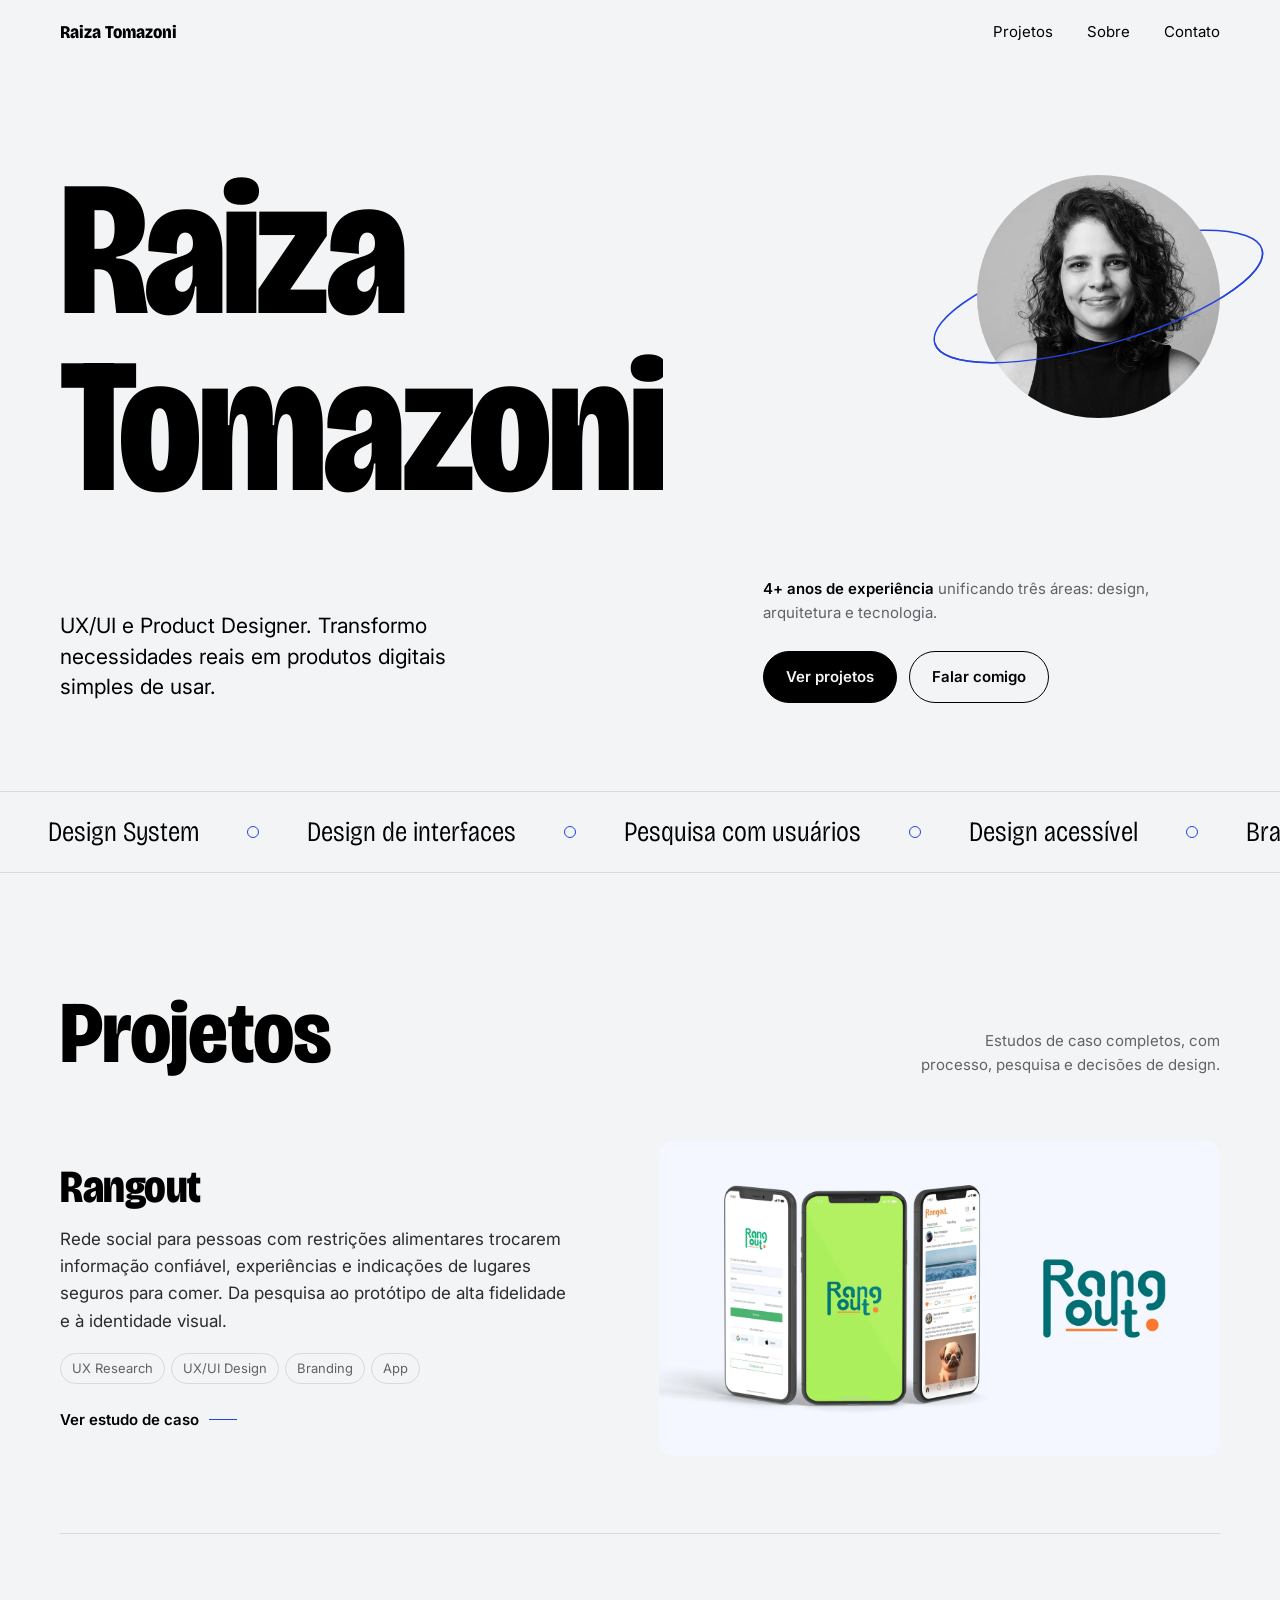
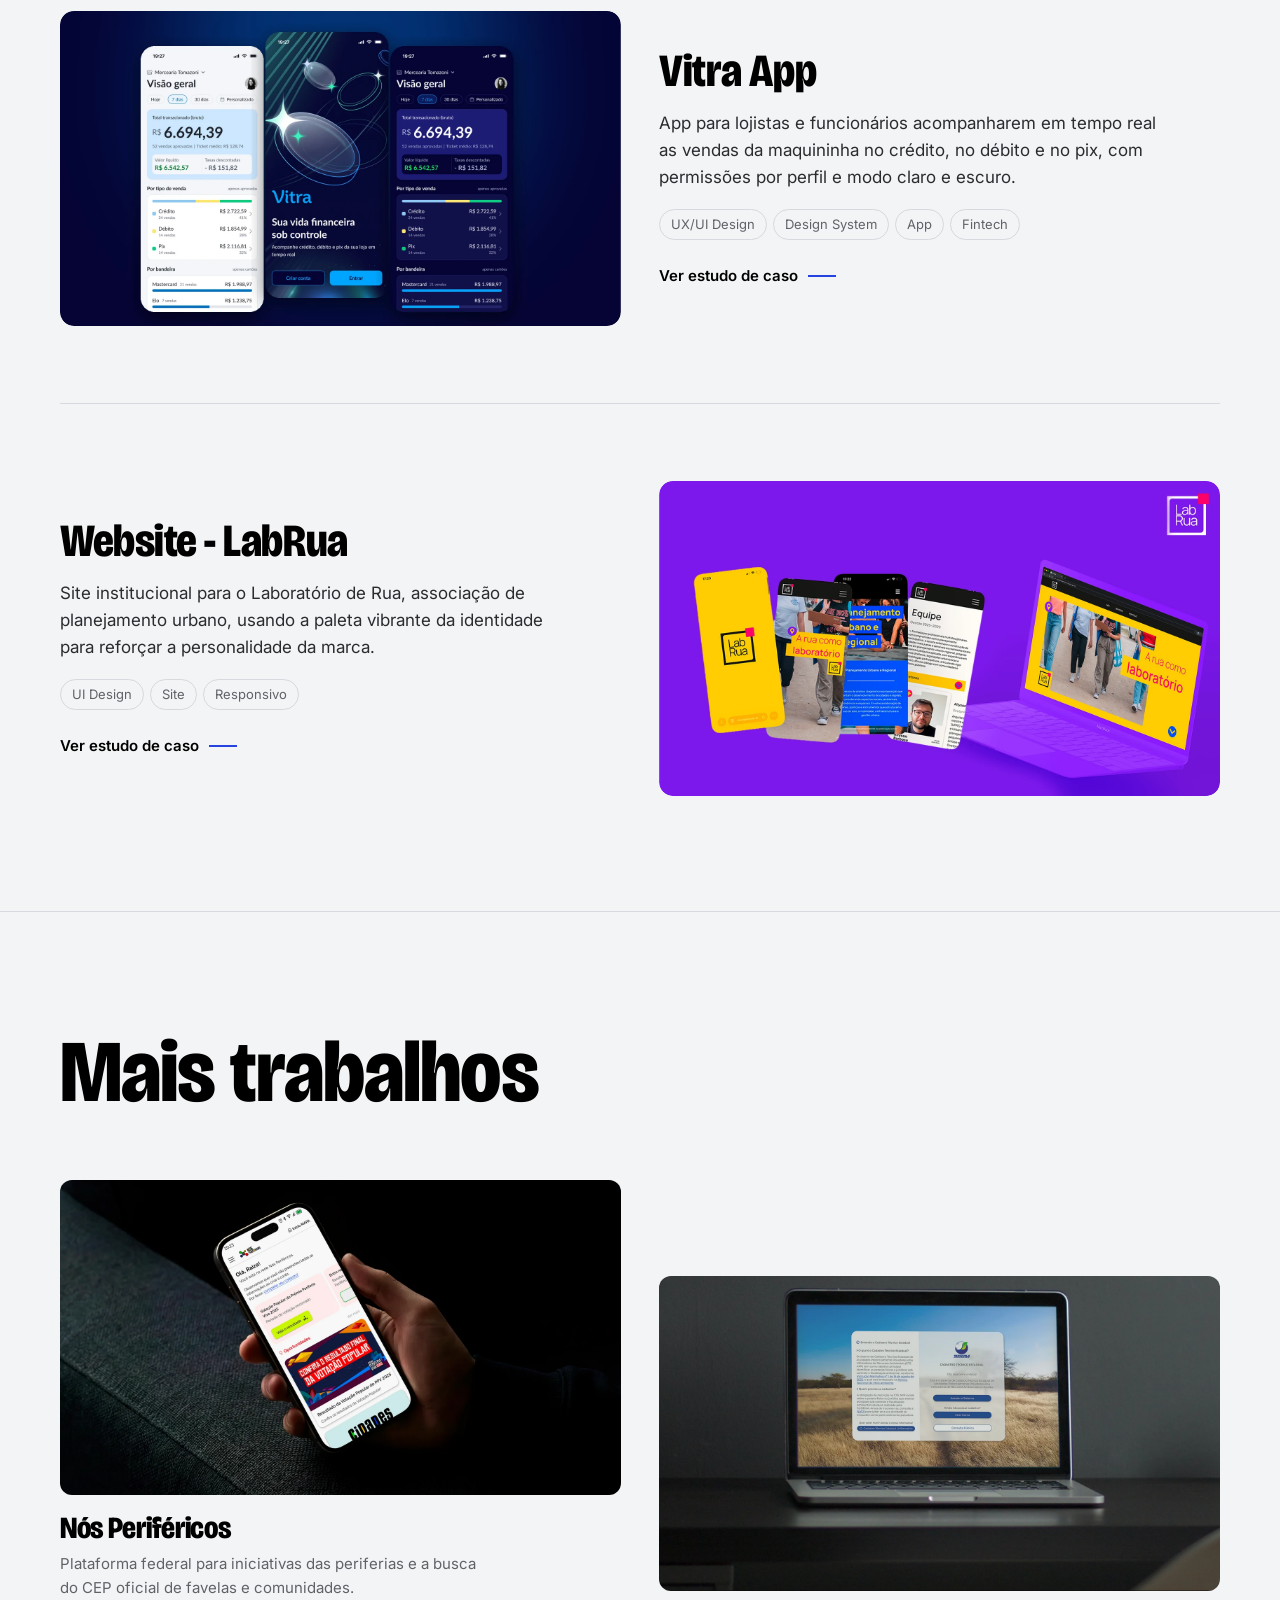
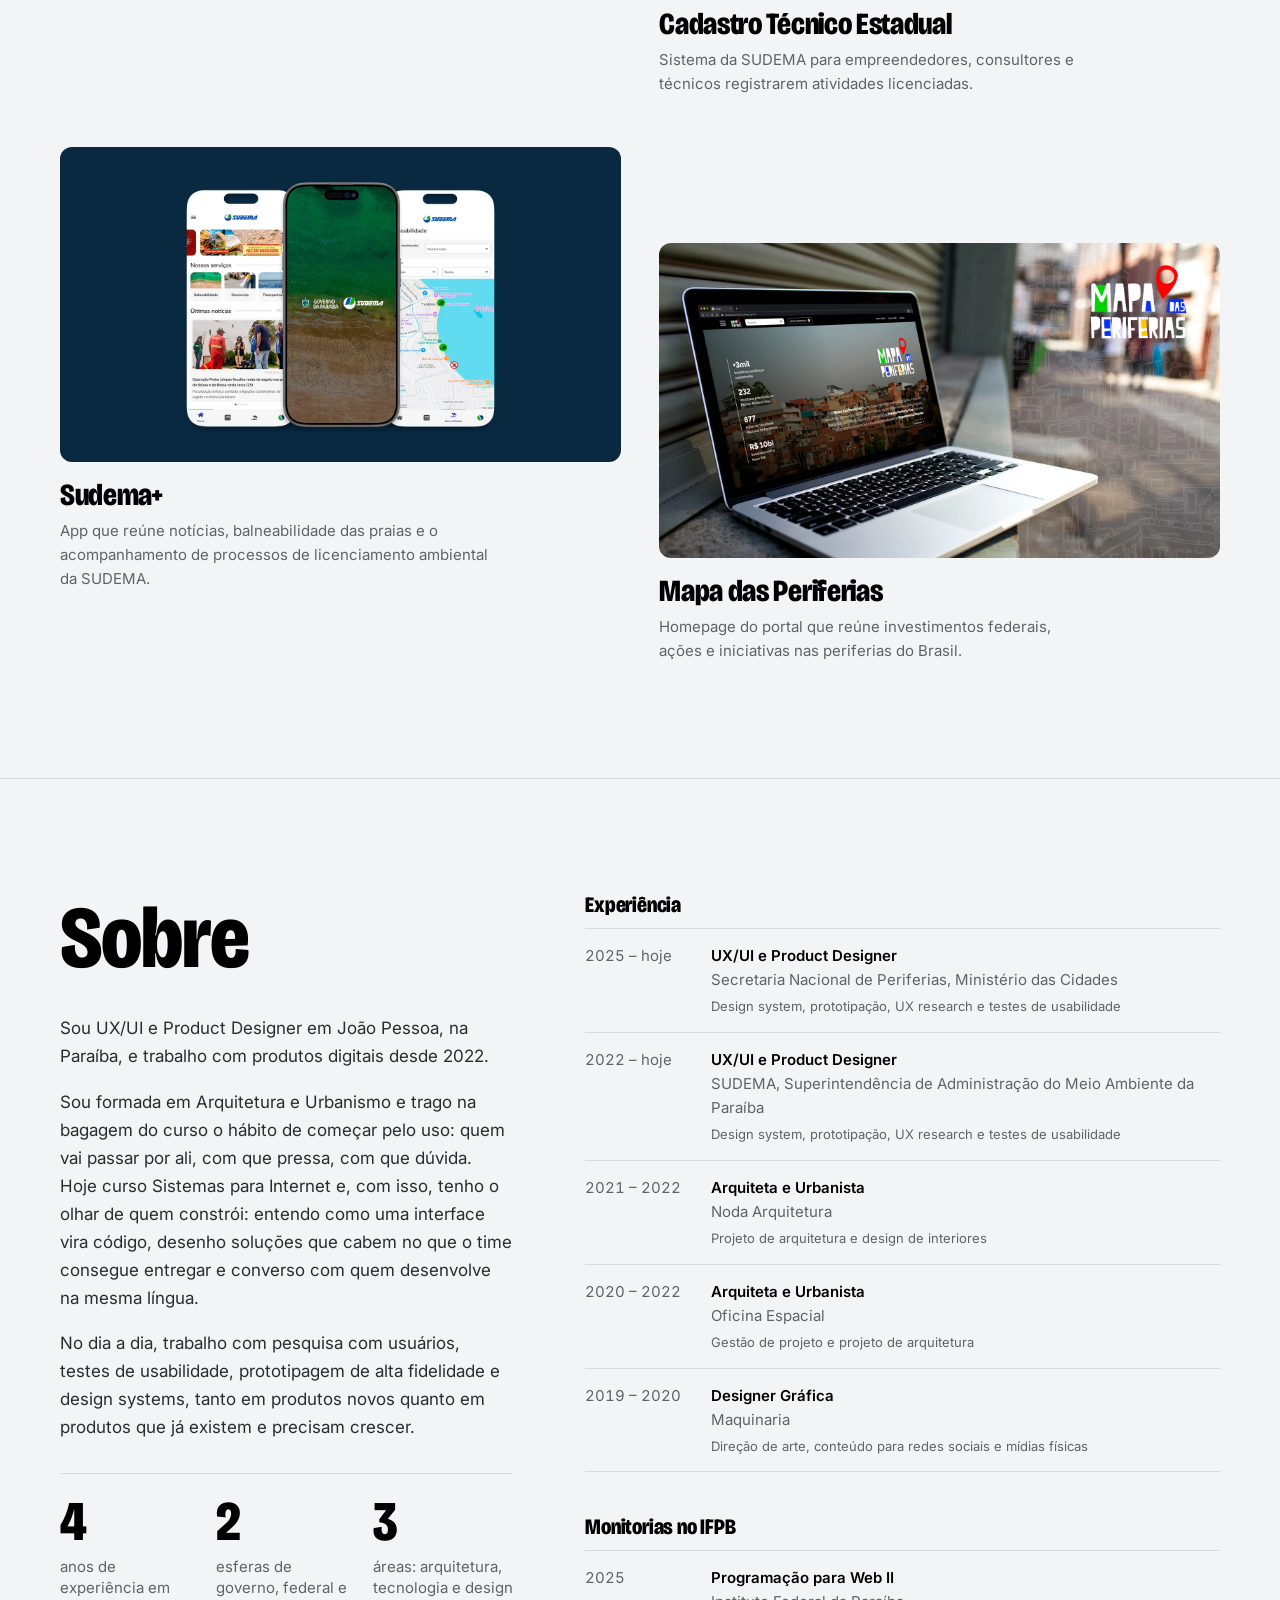
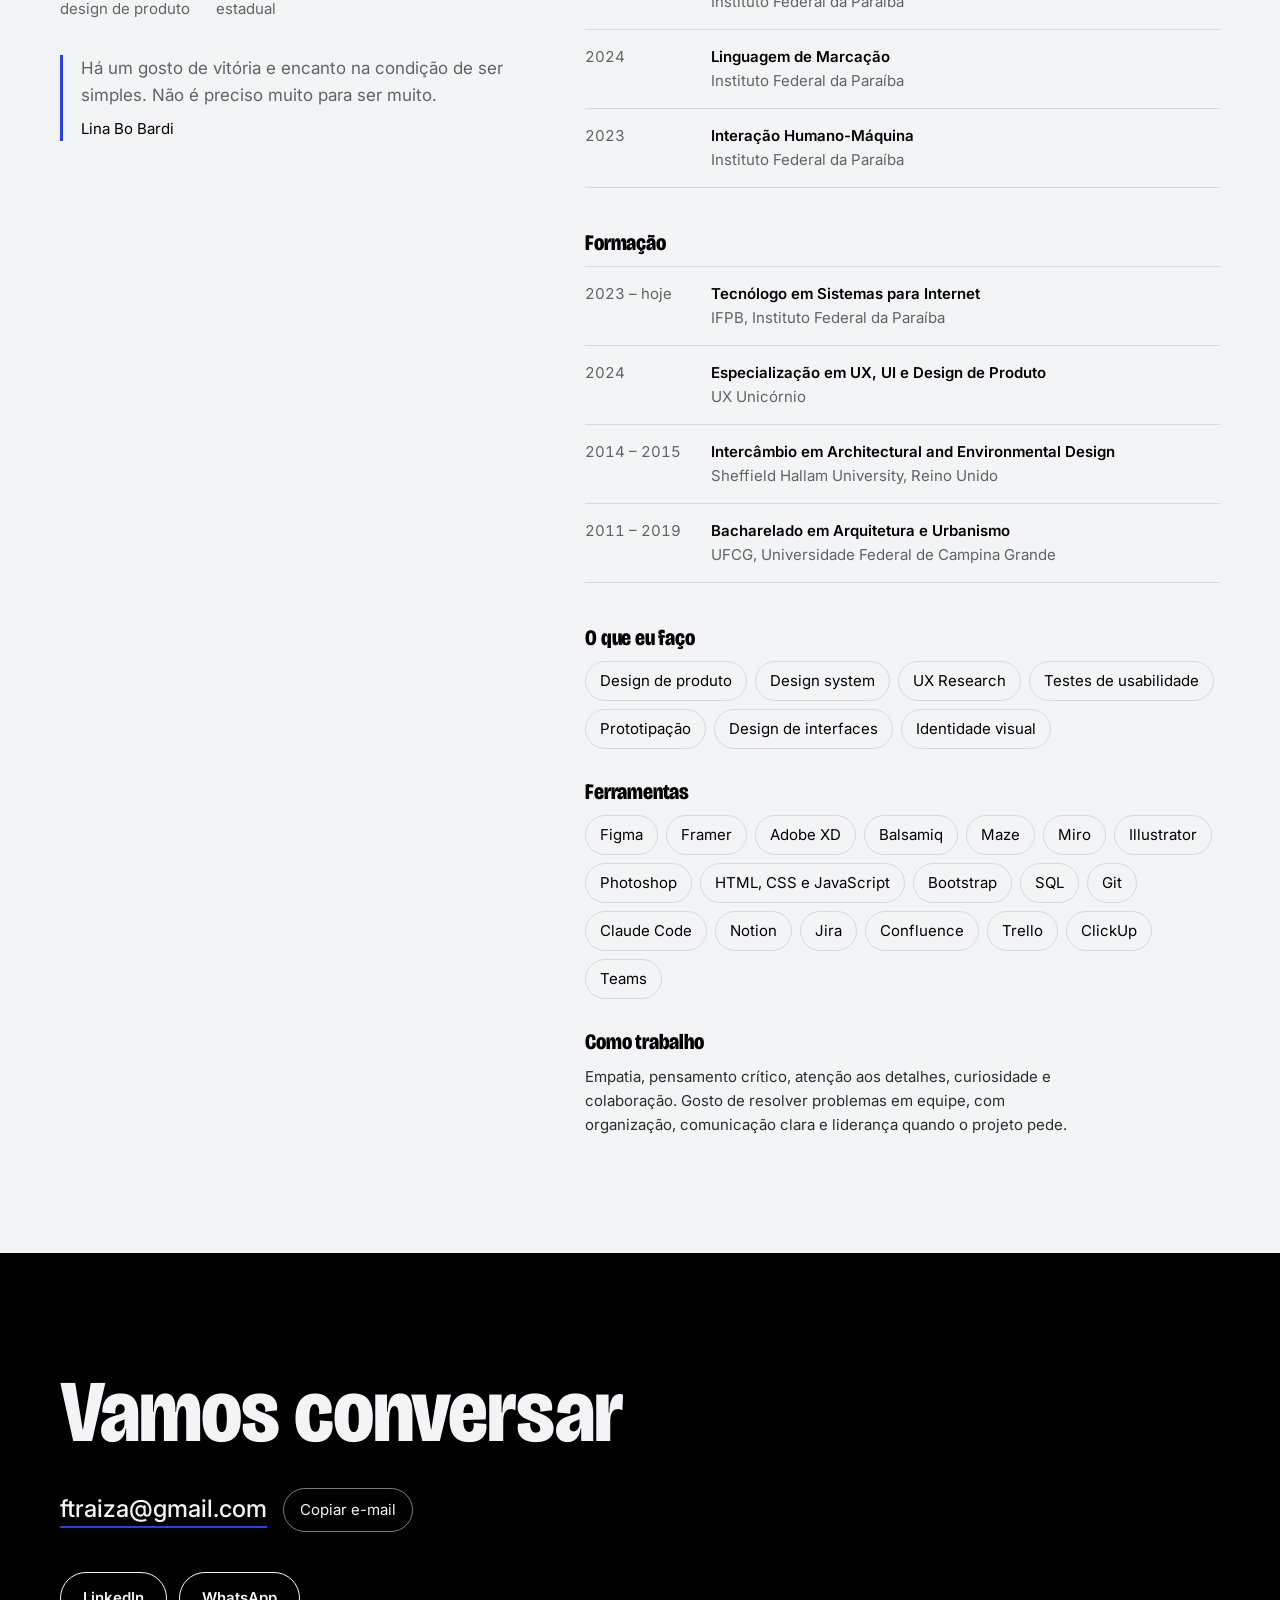
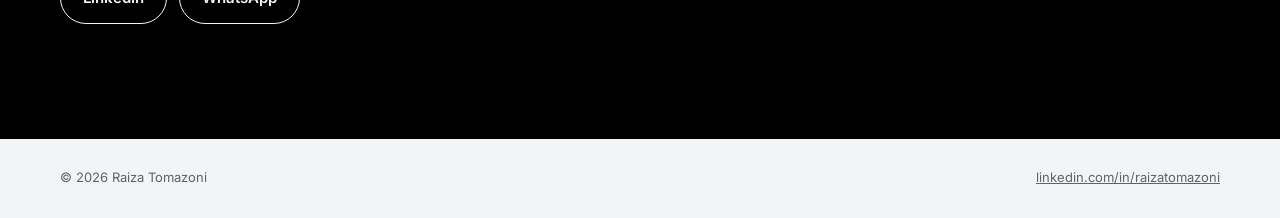
==== index.html @ ff02afe6 "Favicon: órbita inclinada e mais fina, cores fixas Co-Authored-By: Claude Opus 5.5 <noreply@anthropi" ====
<!doctype html>
<html lang="pt-BR">
<head>
<meta charset="utf-8">
<meta name="viewport" content="width=device-width, initial-scale=1">
<title>Raiza Tomazoni — UX/UI e Product Designer</title>
<meta name="description" content="Portfólio de Raiza Tomazoni, designer de produto e UX com formação em Arquitetura e Urbanismo. Projetos para a Secretaria Nacional de Periferias, SUDEMA-PB e outros.">
<meta property="og:title" content="Raiza Tomazoni — UX/UI e Product Designer">
<meta property="og:description" content="Portfólio de Raiza Tomazoni, designer de produto e UX com formação em Arquitetura e Urbanismo. Projetos para a Secretaria Nacional de Periferias, SUDEMA-PB e outros.">
<meta property="og:image" content="assets/img/cover-nos-perifericos.webp?v=ae859e0e">
<meta name="theme-color" content="#f3f4f5">
<link rel="icon" href="assets/favicon.svg" type="image/svg+xml">
<link rel="icon" href="assets/favicon-32.png" sizes="32x32" type="image/png">
<link rel="apple-touch-icon" href="assets/apple-touch-icon.png">
<link rel="preconnect" href="https://fonts.googleapis.com"><link rel="preconnect" href="https://fonts.gstatic.com" crossorigin><link href="https://fonts.googleapis.com/css2?family=Bricolage+Grotesque:opsz,wdth,wght@12..96,75..100,200..800&family=Inter:opsz,wght@14..32,400..700&family=Quicksand:wght@400..700&family=Lato:wght@400;700&display=swap" rel="stylesheet">
<link rel="stylesheet" href="assets/css/style.css?v=1792434955">
<script>document.documentElement.classList.add('js')</script>
</head>
<body>

<a class="skip" href="#conteudo">Pular para o conteúdo</a>
<header class="nav"><div class="wrap">
  <a class="nav__name" href="index.html">Raiza Tomazoni</a>
  <nav aria-label="Principal"><ul>
    <li><a class="u" href="index.html#projetos">Projetos</a></li>
    <li><a class="u" href="index.html#sobre">Sobre</a></li>
    <li><a class="u" href="index.html#contato">Contato</a></li>
  </ul></nav>
</div></header>
<main id="conteudo">

<section class="hero"><div class="wrap">
  <div class="hero__top">
  <h1 class="hero__name" data-load aria-label="Raiza Tomazoni"><span class="line" aria-hidden="true"><span>Raiza</span></span><span class="line" aria-hidden="true"><span>Tomazoni</span></span></h1>
  <figure class="hero__photo" data-load><svg class="orbit orbit--back" viewBox="-75 -75 150 150" aria-hidden="true"><g class="orbit__g" transform="rotate(-16)"><ellipse rx="70" ry="20"/></g></svg><img src="assets/img/raiza.webp?v=e4ab72e7" alt="Retrato em preto e branco de Raiza Tomazoni, sorrindo, com cabelo cacheado" width="800" height="800"><svg class="orbit orbit--front" viewBox="-75 -75 150 150" aria-hidden="true"><defs><clipPath id="orbit-low" clipPathUnits="userSpaceOnUse"><rect x="-80" y="0" width="160" height="80"/></clipPath></defs><g class="orbit__g" transform="rotate(-16)"><ellipse rx="70" ry="20" clip-path="url(#orbit-low)"/></g></svg></figure>
  </div>
  <div class="hero__grid">
    <p class="hero__lede" data-reveal>UX/UI e Product Designer. Transformo necessidades reais em produtos digitais simples de usar.</p>
    <div data-reveal>
      <p class="hero__now"><strong>4+ anos de experiência</strong> unificando três áreas: design, arquitetura e tecnologia.</p>
      <div class="hero__cta">
        <a class="btn btn--solid" href="#projetos">Ver projetos</a>
        <a class="btn" href="#contato">Falar comigo</a>
      </div>
    </div>
  </div>
</div></section>

<div class="marquee" aria-hidden="true"><div class="marquee__track"><span>Design System</span><span>Design de interfaces</span><span>Pesquisa com usuários</span><span>Design acessível</span><span>Branding</span><span>Design System</span><span>Design de interfaces</span><span>Pesquisa com usuários</span><span>Design acessível</span><span>Branding</span><span>Design System</span><span>Design de interfaces</span><span>Pesquisa com usuários</span><span>Design acessível</span><span>Branding</span><span>Design System</span><span>Design de interfaces</span><span>Pesquisa com usuários</span><span>Design acessível</span><span>Branding</span></div></div>

<section class="section" id="projetos"><div class="wrap">
  <div class="section__head" data-reveal>
    <h2 class="section__title">Projetos</h2>
    <p class="section__note">Estudos de caso completos, com processo, pesquisa e decisões de design.</p>
  </div>
  
    <a class="feature" href="projetos/rangout.html">
      <div class="feature__media" data-reveal="clip" data-cursor="Ver estudo de caso"><img src="assets/img/cover-rangout.webp?v=5839d2e3" alt="Três celulares com as telas de login, abertura e feed do Rangout, ao lado do logotipo" width="1600" height="900" loading="lazy"></div>
      <div data-reveal>
        <h3 class="feature__title">Rangout</h3>
        <p class="feature__text">Rede social para pessoas com restrições alimentares trocarem informação confiável, experiências e indicações de lugares seguros para comer. Da pesquisa ao protótipo de alta fidelidade e à identidade visual.</p>
        <ul class="tags"><li>UX Research</li><li>UX/UI Design</li><li>Branding</li><li>App</li></ul>
        <span class="feature__more">Ver estudo de caso <i aria-hidden="true"></i></span>
      </div>
    </a>
    <a class="feature" href="projetos/vitra.html">
      <div class="feature__media" data-reveal="clip" data-cursor="Ver estudo de caso"><img src="assets/img/cover-vitra.webp?v=2938f3b7" alt="Três telas do app Vitra: visão geral no tema claro, tela de abertura e visão geral no tema escuro" width="1600" height="900" loading="lazy"></div>
      <div data-reveal>
        <h3 class="feature__title">Vitra App</h3>
        <p class="feature__text">App para lojistas e funcionários acompanharem em tempo real as vendas da maquininha no crédito, no débito e no pix, com permissões por perfil e modo claro e escuro.</p>
        <ul class="tags"><li>UX/UI Design</li><li>Design System</li><li>App</li><li>Fintech</li></ul>
        <span class="feature__more">Ver estudo de caso <i aria-hidden="true"></i></span>
      </div>
    </a>
    <a class="feature" href="projetos/labrua.html">
      <div class="feature__media" data-reveal="clip" data-cursor="Ver estudo de caso"><img src="assets/img/cover-labrua.webp?v=0d39c665" alt="Telas do site do LabRua em celulares e notebook sobre fundo roxo, com o logotipo no canto" width="1600" height="900" loading="lazy"></div>
      <div data-reveal>
        <h3 class="feature__title">Website - LabRua</h3>
        <p class="feature__text">Site institucional para o Laboratório de Rua, associação de planejamento urbano, usando a paleta vibrante da identidade para reforçar a personalidade da marca.</p>
        <ul class="tags"><li>UI Design</li><li>Site</li><li>Responsivo</li></ul>
        <span class="feature__more">Ver estudo de caso <i aria-hidden="true"></i></span>
      </div>
    </a>
</div></section>

<section class="section"><div class="wrap">
  <div class="section__head" data-reveal>
    <h2 class="section__title">Mais trabalhos</h2>
  </div>
  <div class="grid">
      <a class="card" href="projetos/nos-perifericos.html" data-reveal>
        <div class="card__media" data-cursor="Ver projeto"><img src="assets/img/cover-nos-perifericos.webp?v=ae859e0e" alt="Celular na mão mostrando a tela inicial do Nós Periféricos, com saudação, aviso para completar o cadastro, destaque da Votação Popular e oportunidades" width="1600" height="900" loading="lazy"></div>
        <h3>Nós Periféricos</h3>
        <p>Plataforma federal para iniciativas das periferias e a busca do CEP oficial de favelas e comunidades.</p>
      </a>
      <a class="card" href="projetos/cte.html" data-reveal>
        <div class="card__media" data-cursor="Ver projeto"><img src="assets/img/cover-cte.webp?v=45bce792" alt="Notebook sobre a mesa exibindo a página inicial do Cadastro Técnico Estadual, com foto da caatinga paraibana ao fundo" width="1600" height="900" loading="lazy"></div>
        <h3>Cadastro Técnico Estadual</h3>
        <p>Sistema da SUDEMA para empreendedores, consultores e técnicos registrarem atividades licenciadas.</p>
      </a>
      <a class="card" href="projetos/sudema-mais.html" data-reveal>
        <div class="card__media" data-cursor="Ver projeto"><img src="assets/img/cover-sudema.webp?v=2f19b8c5" alt="Três celulares com o app Sudema+: início, tela de abertura e mapa de balneabilidade, sobre fundo azul-escuro" width="1600" height="900" loading="lazy"></div>
        <h3>Sudema+</h3>
        <p>App que reúne notícias, balneabilidade das praias e o acompanhamento de processos de licenciamento ambiental da SUDEMA.</p>
      </a>
      <a class="card" href="projetos/mapa-das-periferias.html" data-reveal>
        <div class="card__media" data-cursor="Ver projeto"><img src="assets/img/cover-mapa.webp?v=6e6ca1cd" alt="Notebook apoiado numa mureta exibindo a homepage do Mapa das Periferias, com o logotipo ao lado" width="1600" height="900" loading="lazy"></div>
        <h3>Mapa das Periferias</h3>
        <p>Homepage do portal que reúne investimentos federais, ações e iniciativas nas periferias do Brasil.</p>
      </a>
  </div>
</div></section>

<section class="section" id="sobre"><div class="wrap about">
  <div class="about__bio" data-reveal>
    <h2 class="section__title" style="margin-bottom:32px">Sobre</h2>
    <p>Sou UX/UI e Product Designer em João Pessoa, na Paraíba, e trabalho com produtos digitais desde 2022.</p>
    <p>Sou formada em Arquitetura e Urbanismo e trago na bagagem do curso o hábito de começar pelo uso: quem vai passar por ali, com que pressa, com que dúvida. Hoje curso Sistemas para Internet e, com isso, tenho o olhar de quem constrói: entendo como uma interface vira código, desenho soluções que cabem no que o time consegue entregar e converso com quem desenvolve na mesma língua.</p>
    <p>No dia a dia, trabalho com pesquisa com usuários, testes de usabilidade, prototipagem de alta fidelidade e design systems, tanto em produtos novos quanto em produtos que já existem e precisam crescer.</p>
    <dl class="facts">
      <div><dt>4</dt><dd>anos de experiência em design de produto</dd></div>
      <div><dt>2</dt><dd>esferas de governo, federal e estadual</dd></div>
      <div><dt>3</dt><dd>áreas: arquitetura, tecnologia e design</dd></div>
    </dl>
    <blockquote class="quote">Há um gosto de vitória e encanto na condição de ser simples. Não é preciso muito para ser muito.<cite>Lina Bo Bardi</cite></blockquote>
  </div>
  <div class="timeline" data-reveal>
    <h3>Experiência</h3>
    <ol>
      <li><time>2025 – hoje</time><div><b>UX/UI e Product Designer</b><span>Secretaria Nacional de Periferias, Ministério das Cidades</span><em>Design system, prototipação, UX research e testes de usabilidade</em></div></li>
      <li><time>2022 – hoje</time><div><b>UX/UI e Product Designer</b><span>SUDEMA, Superintendência de Administração do Meio Ambiente da Paraíba</span><em>Design system, prototipação, UX research e testes de usabilidade</em></div></li>
      <li><time>2021 – 2022</time><div><b>Arquiteta e Urbanista</b><span>Noda Arquitetura</span><em>Projeto de arquitetura e design de interiores</em></div></li>
      <li><time>2020 – 2022</time><div><b>Arquiteta e Urbanista</b><span>Oficina Espacial</span><em>Gestão de projeto e projeto de arquitetura</em></div></li>
      <li><time>2019 – 2020</time><div><b>Designer Gráfica</b><span>Maquinaria</span><em>Direção de arte, conteúdo para redes sociais e mídias físicas</em></div></li>
    </ol>
    <h3>Monitorias no IFPB</h3>
    <ol>
      <li><time>2025</time><div><b>Programação para Web II</b><span>Instituto Federal da Paraíba</span></div></li>
      <li><time>2024</time><div><b>Linguagem de Marcação</b><span>Instituto Federal da Paraíba</span></div></li>
      <li><time>2023</time><div><b>Interação Humano-Máquina</b><span>Instituto Federal da Paraíba</span></div></li>
    </ol>
    <h3>Formação</h3>
    <ol>
      <li><time>2023 – hoje</time><div><b>Tecnólogo em Sistemas para Internet</b><span>IFPB, Instituto Federal da Paraíba</span></div></li>
      <li><time>2024</time><div><b>Especialização em UX, UI e Design de Produto</b><span>UX Unicórnio</span></div></li>
      <li><time>2014 – 2015</time><div><b>Intercâmbio em Architectural and Environmental Design</b><span>Sheffield Hallam University, Reino Unido</span></div></li>
      <li><time>2011 – 2019</time><div><b>Bacharelado em Arquitetura e Urbanismo</b><span>UFCG, Universidade Federal de Campina Grande</span></div></li>
    </ol>
    <h3>O que eu faço</h3>
    <ul class="skills">
      <li>Design de produto</li><li>Design system</li><li>UX Research</li><li>Testes de usabilidade</li>
      <li>Prototipação</li><li>Design de interfaces</li><li>Identidade visual</li>
    </ul>
    <h3 class="timeline__h">Ferramentas</h3>
    <ul class="skills skills--tools">
      <li>Figma</li><li>Framer</li><li>Adobe XD</li><li>Balsamiq</li><li>Maze</li><li>Miro</li><li>Illustrator</li><li>Photoshop</li>
      <li>HTML, CSS e JavaScript</li><li>Bootstrap</li><li>SQL</li><li>Git</li><li>Claude Code</li>
      <li>Notion</li><li>Jira</li><li>Confluence</li><li>Trello</li><li>ClickUp</li><li>Teams</li>
    </ul>
    <h3 class="timeline__h">Como trabalho</h3>
    <p class="soft">Empatia, pensamento crítico, atenção aos detalhes, curiosidade e colaboração. Gosto de resolver problemas em equipe, com organização, comunicação clara e liderança quando o projeto pede.</p>
  </div>
</div></section>

<section class="section contact" id="contato"><div class="wrap">
  <h2 class="section__title" data-reveal>Vamos conversar</h2>
  <div class="contact__row" data-reveal>
    <a class="contact__mail" href="mailto:ftraiza@gmail.com">ftraiza@gmail.com</a>
    <button class="copy" type="button" data-copy="ftraiza@gmail.com">Copiar e-mail</button>
  </div>
  <div class="contact__links" data-reveal>
    <a class="btn" href="https://www.linkedin.com/in/raizatomazoni/" target="_blank" rel="noopener">LinkedIn</a>
    <a class="btn" href="https://wa.me/5583996488531" target="_blank" rel="noopener">WhatsApp</a>
  </div>
</div></section>
</main>
<footer class="foot"><div class="wrap">
  <span>© <span id="ano">2026</span> Raiza Tomazoni</span>
  <a class="u" href="https://www.linkedin.com/in/raizatomazoni/" target="_blank" rel="noopener">linkedin.com/in/raizatomazoni</a>
</div></footer>
<script src="assets/js/main.js?v=1792434955" defer></script>
</body>
</html>
---- assets/css/style.css ----
/* Raiza Tomazoni — portfólio
   Títulos em Bricolage Grotesque condensada; texto em Inter. Fundo off-white, texto preto. */

:root {
  --paper: #f3f4f5;
  --paper-2: #e7e9eb;
  --ink: #000;
  --ink-2: #2a2c2f;
  --muted: #5f6368;
  --line: #d6d9dd;
  --cobalt: #2443e0;
  --sun: #ffcc1a;

  --display: "Bricolage Grotesque", "Arial Narrow", system-ui, sans-serif;
  --text: "Inter", system-ui, -apple-system, "Segoe UI", sans-serif;

  --wrap: 1240px;
  --gutter: clamp(16px, 4vw, 40px);

  --f-xs: 0.8125rem;
  --f-sm: 0.9375rem;
  --f-md: 1.0625rem;
  --f-lg: 1.3125rem;
  --f-xl: clamp(2rem, 3.6vw, 2.875rem);
  --f-xxl: clamp(2.75rem, 7vw, 5.5rem);
  --f-hero: clamp(4rem, 15vw, 13.5rem);

  --ease: cubic-bezier(.2, .7, .2, 1);
}

*, *::before, *::after { box-sizing: border-box; }
html { -webkit-text-size-adjust: 100%; }
body {
  margin: 0;
  background: var(--paper);
  color: var(--ink);
  font-family: var(--text);
  font-size: var(--f-md);
  line-height: 1.6;
  -webkit-font-smoothing: antialiased;
}
img { display: block; max-width: 100%; height: auto; }
a { color: inherit; }
p { margin: 0 0 1em; }
h1, h2, h3 {
  margin: 0;
  font-family: var(--display);
  font-weight: 800;
  font-variation-settings: "opsz" 96, "wdth" 85;
  line-height: 1;
  letter-spacing: -0.01em;
}

:focus-visible { outline: 3px solid var(--cobalt); outline-offset: 3px; border-radius: 2px; }
::selection { background: var(--cobalt); color: #fff; }

.skip { position: absolute; left: -9999px; }
.skip:focus { left: 16px; top: 16px; background: #000; color: var(--paper); padding: 8px 12px; z-index: 20; }
.wrap { max-width: var(--wrap); margin: 0 auto; padding: 0 var(--gutter); }

/* ——— Barra de progresso de leitura ——— */
.progress { position: fixed; top: 0; left: 0; height: 3px; width: 100%; background: var(--cobalt); transform-origin: 0 50%; transform: scaleX(0); z-index: 30; }

/* ——— Navegação (esconde ao rolar para baixo) ——— */
.nav { position: sticky; top: 0; z-index: 10; background: color-mix(in srgb, var(--paper) 90%, transparent); backdrop-filter: blur(10px); -webkit-backdrop-filter: blur(10px); border-bottom: 1px solid transparent; transition: transform .45s var(--ease), border-color .3s; }
.nav.is-scrolled { border-bottom-color: var(--line); }
.nav.is-hidden { transform: translateY(-100%); }
.nav .wrap { display: flex; align-items: center; justify-content: space-between; gap: 16px; height: 64px; }
.nav__name { font-family: var(--display); font-weight: 800; font-variation-settings: "opsz" 24, "wdth" 85; font-size: 1.125rem; text-decoration: none; white-space: nowrap; }
.nav ul { display: flex; gap: clamp(16px, 3vw, 34px); list-style: none; margin: 0; padding: 0; font-size: var(--f-sm); }
.nav ul a { text-decoration: none; }

/* Sublinhado que cresce no hover */
.u { background: linear-gradient(currentColor, currentColor) 0 100% / 0 1.5px no-repeat; transition: background-size .35s var(--ease); padding-bottom: 2px; }
.u:hover, .u:focus-visible { background-size: 100% 1.5px; }

/* ——— Hero ——— */
.hero { padding: clamp(40px, 8vw, 104px) 0 clamp(48px, 7vw, 88px); }
.hero__name { font-size: var(--f-hero); font-weight: 800; line-height: 0.86; letter-spacing: -0.02em; font-variation-settings: "opsz" 96, "wdth" 80; margin-bottom: clamp(28px, 5vw, 56px); }
.line { display: block; overflow: hidden; padding-bottom: 0.06em; }
.line > span { display: inline-block; }
.hero__grid { display: grid; grid-template-columns: 1fr; gap: 28px; }
@media (min-width: 860px) { .hero__grid { grid-template-columns: 7fr 5fr; gap: 64px; align-items: end; } }
.hero__lede { font-size: var(--f-lg); line-height: 1.45; max-width: 32ch; margin: 0; color: var(--ink); }
.hero__now { font-size: var(--f-sm); color: var(--muted); margin: 0; }
.hero__now strong { color: var(--ink); font-weight: 600; }
.hero__cta { display: flex; flex-wrap: wrap; gap: 12px; margin-top: 26px; }

/* Botões com preenchimento que desliza */
.btn { position: relative; overflow: hidden; isolation: isolate; display: inline-flex; align-items: center; gap: 8px; padding: 13px 22px; border-radius: 999px; font-weight: 600; font-size: var(--f-sm); text-decoration: none; border: 1.5px solid #000; color: #000; transition: color .35s var(--ease); }
.btn::before { content: ""; position: absolute; inset: 0; background: #000; transform: translateY(101%); transition: transform .4s var(--ease); z-index: -1; border-radius: inherit; }
.btn:hover { color: var(--paper); }
.btn:hover::before { transform: none; }
.btn--solid { background: #000; color: var(--paper); }
.btn--solid::before { background: var(--cobalt); }

/* ——— Faixa em movimento ——— */
.marquee { border-block: 1px solid var(--line); overflow: hidden; padding: 18px 0; white-space: nowrap; }
.marquee__track { display: inline-flex; gap: 48px; animation: marquee 38s linear infinite; padding-left: 48px; }
.marquee__track span { font-family: var(--display); font-weight: 300; font-variation-settings: "opsz" 48, "wdth" 85; font-size: clamp(1.25rem, 2.4vw, 1.75rem); display: inline-flex; align-items: center; gap: 48px; }
.marquee__track span::after { content: ""; width: 12px; height: 12px; border-radius: 50%; border: 1.5px solid var(--cobalt); box-sizing: border-box; }
.marquee:hover .marquee__track { animation-play-state: paused; }
@keyframes marquee { to { transform: translateX(-50%); } }

/* ——— Seções ——— */
.section { padding: clamp(64px, 9vw, 120px) 0; }
.section + .section { border-top: 1px solid var(--line); }
.section__head { display: flex; justify-content: space-between; align-items: end; gap: 16px; margin-bottom: clamp(36px, 5vw, 64px); }
.section__title { font-size: var(--f-xxl); }
.section__note { color: var(--muted); font-size: var(--f-sm); margin: 0; max-width: 34ch; text-align: right; }
@media (max-width: 640px) { .section__head { flex-direction: column; align-items: start; } .section__note { text-align: left; } }

/* ——— Projetos em destaque ——— */
.feature { display: grid; gap: 24px; text-decoration: none; padding-bottom: clamp(44px, 6vw, 80px); margin-bottom: clamp(44px, 6vw, 80px); border-bottom: 1px solid var(--line); }
.feature:last-child { border-bottom: 0; margin-bottom: 0; padding-bottom: 0; }
@media (min-width: 900px) {
  .feature { grid-template-columns: 1fr 1fr; gap: clamp(20px, 3vw, 40px); align-items: center; }
  .feature:nth-child(even) .feature__media { order: 2; }
}
.feature__media { position: relative; border-radius: 14px; overflow: hidden; background: var(--paper-2); aspect-ratio: 16 / 9; }
.feature__media img, .card__media img { width: 100%; height: 100%; object-fit: cover; transition: transform 1s var(--ease); }
.feature:hover .feature__media img, .card:hover .card__media img { transform: scale(1.045); }
.feature__client { color: var(--muted); font-size: var(--f-sm); margin: 0 0 12px; }
.feature__title { font-size: var(--f-xl); margin-bottom: 16px; }
.feature__text { margin: 0 0 18px; max-width: 46ch; color: var(--ink-2); }
.feature__more { display: inline-flex; align-items: center; gap: 10px; font-weight: 600; font-size: var(--f-sm); }
.feature__more i { display: inline-block; width: 28px; height: 1.5px; background: var(--cobalt); transition: width .4s var(--ease); }
.feature:hover .feature__more i { width: 52px; }
.tags { display: flex; flex-wrap: wrap; gap: 6px; list-style: none; padding: 0; margin: 0 0 22px; }
.tags li { font-size: var(--f-xs); padding: 4px 11px; border: 1px solid var(--line); border-radius: 999px; color: var(--muted); }

/* Selo que segue o cursor sobre as imagens */
.cursor { position: fixed; left: 0; top: 0; width: 104px; height: 104px; margin: -52px 0 0 -52px; border-radius: 50%; background: #000; color: var(--paper); display: grid; place-items: center; text-align: center; font-size: 0.8125rem; font-weight: 600; line-height: 1.2; pointer-events: none; z-index: 40; transform: scale(0); transition: transform .35s var(--ease); }
.cursor.is-on { transform: scale(1); }

/* ——— Mais trabalhos ——— */
.grid { display: grid; gap: clamp(32px, 4vw, 56px) clamp(20px, 3vw, 40px); }
@media (min-width: 720px) { .grid { grid-template-columns: 1fr 1fr; } .grid > :nth-child(even) { margin-top: clamp(0px, 8vw, 96px); } }
.card { text-decoration: none; display: block; }
.card__media { border-radius: 12px; overflow: hidden; aspect-ratio: 16 / 9; background: var(--paper-2); margin-bottom: 18px; }
.card h3 { font-size: clamp(1.5rem, 2.4vw, 2rem); margin-bottom: 8px; transition: transform .35s var(--ease); }
.card:hover h3 { transform: translateX(6px); }
.card p { color: var(--muted); font-size: var(--f-sm); margin: 0; max-width: 48ch; }

/* ——— Sobre ——— */
.about { display: grid; gap: 40px; }
@media (min-width: 900px) { .about { grid-template-columns: 5fr 7fr; gap: 72px; } }
.about__bio p { font-size: var(--f-md); line-height: 1.65; color: var(--ink-2); }
.quote { margin: 36px 0 0; padding-left: 18px; border-left: 3px solid var(--cobalt); color: var(--muted); }
.quote cite { display: block; font-style: normal; font-size: var(--f-sm); margin-top: 8px; color: var(--ink); }
.timeline h3 { font-size: 1.375rem; margin: 0 0 12px; }
.timeline ol { list-style: none; margin: 0 0 44px; padding: 0; border-top: 1px solid var(--line); }
.timeline ol li { display: grid; grid-template-columns: 110px 1fr; gap: 16px; padding: 15px 0; border-bottom: 1px solid var(--line); font-size: var(--f-sm); }
.timeline time { color: var(--muted); font-variant-numeric: tabular-nums; }
.timeline b { display: block; font-weight: 600; }
.timeline span { color: var(--muted); }
.skills { display: flex; flex-wrap: wrap; gap: 8px; list-style: none; padding: 0; margin: 0; }
.skills li { font-size: var(--f-sm); padding: 7px 14px; border: 1px solid var(--line); border-radius: 999px; transition: background .25s, color .25s, border-color .25s; }
.skills li:hover { background: #000; color: var(--paper); border-color: #000; }

/* ——— Contato ——— */
.contact { background: #000; color: var(--paper); }
.section + .contact { border-top: 0; }
.contact .section__title { color: var(--paper); margin-bottom: 32px; }
.contact__row { display: flex; flex-wrap: wrap; align-items: center; gap: 16px; }
.contact__mail { display: inline-block; font-family: var(--text); font-size: clamp(1.125rem, 2.2vw, 1.5rem); font-weight: 500; letter-spacing: 0; text-decoration: none; line-height: 1.3; word-break: break-word; color: var(--paper); background: linear-gradient(var(--cobalt), var(--cobalt)) 0 100% / 100% 2px no-repeat; padding: 2px 0 4px; transition: background-size .4s var(--ease), color .3s; }
.contact__mail:hover { background-size: 100% 100%; color: #fff; }
.copy { font: inherit; font-size: var(--f-sm); background: none; border: 1.5px solid rgba(243,244,245,.5); color: var(--paper); padding: 9px 16px; border-radius: 999px; cursor: pointer; transition: background .25s, color .25s; }
.copy:hover { background: var(--paper); color: #000; }
.contact__links { display: flex; flex-wrap: wrap; gap: 12px; margin-top: 40px; }
.contact .btn { border-color: var(--paper); color: var(--paper); }
.contact .btn::before { background: var(--paper); }
.contact .btn:hover { color: #000; }

.foot { padding: 28px 0; font-size: var(--f-xs); color: var(--muted); }
.foot .wrap { display: flex; justify-content: space-between; gap: 16px; flex-wrap: wrap; }

/* ——— Estudo de caso ——— */
.case-hero { padding: clamp(40px, 7vw, 96px) 0 clamp(28px, 4vw, 48px); }
.back { display: inline-flex; align-items: center; gap: 8px; font-size: var(--f-sm); color: var(--muted); text-decoration: none; margin-bottom: 32px; transition: color .25s, gap .3s var(--ease); }
.back:hover { color: #000; gap: 14px; }
.case-hero h1 { font-size: clamp(3rem, 9vw, 7.5rem); max-width: 14ch; margin-bottom: 24px; letter-spacing: -0.015em; font-variation-settings: "opsz" 96, "wdth" 80; }
.case-hero .lede { font-size: var(--f-lg); line-height: 1.45; max-width: 52ch; margin: 0; }
.meta { display: grid; grid-template-columns: repeat(2, 1fr); gap: 20px 24px; margin: clamp(32px, 4vw, 52px) 0 0; padding: 24px 0 0; border-top: 1px solid var(--line); }
@media (min-width: 760px) { .meta { grid-template-columns: repeat(4, 1fr); } }
.meta dt { font-size: var(--f-xs); color: var(--muted); margin-bottom: 4px; }
.meta dd { margin: 0; font-size: var(--f-sm); font-weight: 600; }
.meta a { color: var(--ink); text-decoration-color: var(--cobalt); text-decoration-thickness: 1.5px; text-underline-offset: 3px; }

.case-cover { margin: clamp(24px, 4vw, 40px) auto 0; }
.case-cover__frame { border-radius: 16px; overflow: hidden; }
.case-cover img { width: 100%; }

.block { display: grid; gap: 16px; padding: clamp(44px, 6vw, 80px) 0; border-top: 1px solid var(--line); }
@media (min-width: 900px) { .block { grid-template-columns: 4fr 8fr; gap: 56px; } .block h2 { position: sticky; top: 96px; align-self: start; } }
.block h2 { font-size: var(--f-xl); }
.block__body { max-width: 66ch; color: var(--ink-2); }
.block__body ul { padding-left: 1.1em; margin: 0 0 1em; }
.block__body li { margin-bottom: .5em; }
.block__body b { color: var(--ink); }
.block__body h3 { font-size: 1.5rem; margin: 1.5em 0 .4em; color: var(--ink); }
.block__body a { color: var(--ink); text-decoration-color: var(--cobalt); text-decoration-thickness: 1.5px; text-underline-offset: 3px; }

.stats { display: grid; grid-template-columns: repeat(2, 1fr); gap: 22px; margin: 12px 0 28px; }
@media (min-width: 640px) { .stats { grid-template-columns: repeat(3, 1fr); } }
.stat { border-top: 2px solid var(--cobalt); padding-top: 10px; }
.stat b { display: block; font-family: var(--display); font-size: 3rem; font-weight: 800; font-variation-settings: "opsz" 96, "wdth" 80; line-height: 1; color: var(--ink); font-variant-numeric: tabular-nums; }
.stat span { font-size: var(--f-sm); color: var(--muted); }

.figure { margin: 0 0 clamp(36px, 5vw, 64px); }
.figure__frame { display: block; border-radius: 12px; overflow: hidden; border: 1px solid var(--line); cursor: zoom-in; }
.figure__frame img { width: 100%; }
.figure figcaption { font-size: var(--f-sm); color: var(--muted); margin-top: 12px; max-width: 70ch; }

.phones { display: flex; align-items: flex-start; gap: clamp(12px, 2.5vw, 28px); overflow-x: auto; padding: 4px 2px 16px; scroll-snap-type: x mandatory; scrollbar-width: thin; }
.phones img { flex: 0 0 auto; width: clamp(200px, 26vw, 280px); height: auto; border-radius: 24px; border: 1px solid var(--line); scroll-snap-align: start; background: #fff; transition: transform .45s var(--ease); }
.phones img:hover { transform: translateY(-8px); }

.scrollframe { height: min(78vh, 760px); overflow-y: auto; border-radius: 12px; border: 1px solid var(--line); background: var(--paper-2); }
.scrollframe img { width: 100%; }

.next { display: flex; justify-content: flex-end; text-decoration: none; padding: 36px 0 56px; border-top: 1px solid var(--line); }
.next__in { display: inline-flex; align-items: center; gap: 14px; text-align: right; }
.next__label { display: block; color: var(--muted); font-size: var(--f-xs); margin-bottom: 2px; }
.next__name { display: block; font-size: var(--f-md); font-weight: 600; color: var(--ink); }
.next__arrow { display: inline-grid; place-items: center; width: 36px; height: 36px; border-radius: 50%; border: 1.5px solid #000; font-size: 1rem; opacity: 0; transform: translateX(-10px); transition: opacity .3s var(--ease), transform .35s var(--ease), background .25s, color .25s; }
.next:hover .next__arrow, .next:focus-visible .next__arrow { opacity: 1; transform: none; background: #000; color: var(--paper); }
.next:hover .next__name { text-decoration: underline; text-underline-offset: 4px; }
@media (hover: none) { .next__arrow { opacity: 1; transform: none; } }

/* ——— Animações de entrada (só com JS e sem preferência por menos movimento) ——— */
@media (prefers-reduced-motion: no-preference) {
  .js .line > span { transform: translateY(105%); transition: transform 1.1s var(--ease); }
  .js .is-loaded .line > span { transform: none; }
  .js .is-loaded .line:nth-child(2) > span { transition-delay: .12s; }

  .js [data-reveal] { opacity: 0; transform: translateY(32px); transition: opacity .9s var(--ease), transform .9s var(--ease); transition-delay: var(--d, 0s); }
  .js [data-reveal].is-in { opacity: 1; transform: none; }

  .js [data-reveal="clip"] { opacity: 1; transform: none; clip-path: inset(12% 6% 12% 6% round 14px); transition: clip-path 1.2s var(--ease); }
  .js [data-reveal="clip"] img { transform: scale(1.15); transition: transform 1.4s var(--ease); }
  .js [data-reveal="clip"].is-in { clip-path: inset(0 0 0 0 round 14px); }
  .js [data-reveal="clip"].is-in img { transform: none; }
  .js .feature:hover [data-reveal="clip"].is-in img { transform: scale(1.045); }
}
@media (prefers-reduced-motion: reduce) {
  .marquee__track { animation: none; }
  .feature__media img, .card__media img, .phones img { transition: none; }
  .nav { transition: none; }
}

/* ——— Blocos extras dos estudos de caso ——— */
.block__body blockquote { margin: 1.4em 0; padding: 4px 0 4px 20px; border-left: 3px solid #000; font-family: var(--display); font-weight: 700; font-variation-settings: "opsz" 48, "wdth" 85; font-size: clamp(1.375rem, 2.4vw, 1.75rem); line-height: 1.2; color: var(--ink); }
.block__body ol { padding-left: 1.2em; margin: 0 0 1em; }
.block__body ol li { margin-bottom: .5em; }

.story { list-style: none; counter-reset: s; padding: 0; margin: 8px 0 28px; display: grid; gap: 0; border-top: 1px solid var(--line); }
.story li { display: grid; grid-template-columns: 150px 1fr; gap: 16px; padding: 14px 0; border-bottom: 1px solid var(--line); margin: 0; }
.story b { font-family: var(--display); font-weight: 700; font-variation-settings: "opsz" 24, "wdth" 85; color: var(--muted); font-size: var(--f-sm); }
@media (max-width: 560px) { .story li { grid-template-columns: 1fr; gap: 2px; } }

.stat--wide { grid-column: 1 / -1; }

.swatches { display: grid; grid-template-columns: repeat(2, 1fr); gap: 14px; }
@media (min-width: 720px) { .swatches { grid-template-columns: repeat(4, 1fr); } }
.swatch { border-radius: 12px; overflow: hidden; border: 1px solid var(--line); background: #fff; }
.swatch i { display: block; aspect-ratio: 4 / 3; }
.swatch div { padding: 10px 12px; font-size: var(--f-sm); }
.swatch b { display: block; }
.swatch span { color: var(--muted); font-variant-numeric: tabular-nums; }

.typespec { border: 1px solid var(--line); border-radius: 12px; background: #fff; padding: clamp(20px, 4vw, 40px); display: grid; gap: 20px; }
@media (min-width: 760px) { .typespec { grid-template-columns: 1fr 1fr; align-items: end; } }
.typespec__big { font-family: "Quicksand", var(--text); font-weight: 600; font-size: clamp(4.5rem, 12vw, 9rem); line-height: .9; color: #016e74; }
.typespec__name { font-family: "Quicksand", var(--text); font-size: 1.75rem; font-weight: 600; margin-bottom: 6px; }
.typespec__chars { font-family: "Quicksand", var(--text); font-size: 1.125rem; line-height: 1.5; color: var(--ink-2); word-break: break-all; }
.typespec__weights { display: flex; flex-wrap: wrap; gap: 14px; margin-top: 12px; font-family: "Quicksand", var(--text); font-size: 1.0625rem; }

.figure--wide { margin-left: calc(-1 * min(4vw, 40px)); margin-right: calc(-1 * min(4vw, 40px)); }
.figure--plain .figure__frame { border: 0; }


/* ——— Guia de estilo (recriado com os tokens do Figma) ——— */
.sg { font-family: "Quicksand", var(--text); color: var(--sg-text); background: #fff; border: 1px solid var(--line); border-radius: 16px; padding: clamp(20px, 4vw, 44px); display: grid; gap: clamp(36px, 5vw, 56px); }
.sg-h { font-family: var(--display); font-size: 1.75rem; color: #000; margin-bottom: 18px; }
.sg-sub { font-size: 0.8125rem; font-weight: 600; color: #6b6b6b; margin: 18px 0 10px; }
.sg-sec > .sg-sub:first-of-type { margin-top: 0; }
.sg-swatches { display: grid; grid-template-columns: repeat(auto-fill, minmax(min(140px, 42%), 1fr)); gap: 14px; }
.sg-swatches--small { grid-template-columns: repeat(auto-fill, minmax(min(120px, 42%), 1fr)); }
.sg-sw i { display: block; height: 84px; border-radius: 10px; border: 1px solid rgba(0,0,0,.08); margin-bottom: 8px; }
.sg-swatches--small .sg-sw i { height: 56px; }
.sg-sw b { display: block; font-weight: 600; font-size: 0.9375rem; }
.sg-sw span { display: block; font-size: 0.8125rem; color: #6b6b6b; font-variant-numeric: tabular-nums; }
.sg-sw small { display: block; font-size: 0.75rem; color: #8a8a8a; line-height: 1.35; margin-top: 2px; }

.sg-type { display: grid; gap: 24px; }
@media (min-width: 820px) { .sg-type { grid-template-columns: 5fr 7fr; align-items: center; } }
.sg-type__hero { display: flex; align-items: center; gap: 20px; }
.sg-aa { font-size: clamp(4.5rem, 10vw, 7rem); font-weight: 600; line-height: .9; color: #016E74; }
.sg-type__hero b { display: block; font-size: 1.5rem; font-weight: 600; }
.sg-type__hero div span { font-size: 0.875rem; color: #6b6b6b; }
.sg-scale { margin: 0; border-top: 1px solid #eee; }
.sg-scale > div { display: grid; grid-template-columns: 120px 1fr; gap: 16px; align-items: baseline; padding: 14px 0; border-bottom: 1px solid #eee; }
.sg-scale dt { font-weight: 600; font-size: 0.875rem; }
.sg-scale dt small { display: block; font-weight: 400; color: #8a8a8a; font-size: 0.75rem; }
.sg-scale dd { margin: 0; line-height: 1.15; }

.sg-comp { display: grid; gap: 16px; }
@media (min-width: 760px) { .sg-comp { grid-template-columns: 1fr 1fr; } .sg-card--wide { grid-column: 1 / -1; } }
.sg-card { border: 1px solid #eee; border-radius: 12px; padding: 18px 20px 22px; background: #fcfcfc; }
.sg-card .sg-sub { margin-top: 0; }
.sg-stack { display: grid; gap: 12px; }
.sg-row { display: flex; flex-wrap: wrap; gap: 10px; align-items: center; }
.sg-btn { display: block; text-align: center; background: var(--sg-green); color: #fff; font-weight: 500; font-size: 16px; padding: 11px 16px; border-radius: 6px; border: 1px solid var(--sg-green); }
.sg-btn--outline { background: #fff; color: var(--sg-green); }
.sg-btn--sm { display: inline-block; background: var(--sg-teal); border-color: var(--sg-teal); font-size: 14px; padding: 6px 10px; }
.sg-follow { display: inline-block; font-size: 13px; color: var(--sg-green); border: 1px solid var(--sg-green); border-radius: 6px; padding: 3px 8px; }
.sg-field { display: block; }
.sg-field span { display: block; font-size: 14px; margin-bottom: 6px; }
.sg-field i, .sg-field--search { display: block; font-style: normal; font-size: 12px; color: #7a7a7a; background: var(--sg-field); border: 1px solid var(--sg-border); border-radius: 6px; padding: 11px 12px; position: relative; }
.sg-field--select i { background: #fff; color: var(--sg-text); }
.sg-field--select i::after { content: ""; position: absolute; right: 14px; top: 50%; width: 7px; height: 7px; border-right: 2px solid #303030; border-bottom: 2px solid #303030; transform: translateY(-70%) rotate(45deg); }
.sg-field--search { border-color: transparent; border-radius: 10px; }
.sg-field--search i { all: unset; }
.sg-field--search svg { position: absolute; right: 12px; top: 50%; transform: translateY(-50%); }
.sg-chips { display: flex; flex-wrap: wrap; gap: 10px; }
.sg-chip { font-size: 13px; padding: 4px 9px; border-radius: 7px; border: 1px solid var(--sg-text); background: #fff; }
.sg-chip.is-on { background: var(--sg-orange); border-color: var(--sg-orange); color: #fff; }
.sg-steps { display: flex; align-items: center; margin-bottom: 18px; }
.sg-steps span { display: grid; place-items: center; width: 34px; height: 34px; border-radius: 50%; border: 1px solid var(--sg-orange); color: var(--sg-orange); font-size: 14px; background: #fff; position: relative; }
.sg-steps span + span { margin-left: 24px; }
.sg-steps span + span::before { content: ""; position: absolute; right: 100%; width: 24px; top: 50%; border-top: 1px solid var(--sg-green); }
.sg-steps .is-done { border-color: var(--sg-green); color: var(--sg-green); }
.sg-steps .is-now { background: var(--sg-orange); color: #fff; }
.sg-radios { display: flex; gap: 28px; }
.sg-radio { display: inline-flex; align-items: center; gap: 10px; font-size: 14px; }
.sg-radio::before { content: ""; width: 18px; height: 18px; border-radius: 50%; border: 2px solid #5f5f5f; box-sizing: border-box; }
.sg-radio.is-on::before { border-color: var(--sg-orange); background: radial-gradient(circle, var(--sg-orange) 0 4px, #fff 5px); }
.sg-post { display: flex; flex-wrap: wrap; gap: 24px; align-items: flex-end; }
.sg-post img { max-width: min(100%, 428px); border-radius: 10px; border: 1px solid #eee; background: #fff; }

/* Fluxos em acordeão */
.flow { border-bottom: 1px solid var(--line); }
.block__body h3 + .flow { border-top: 1px solid var(--line); }
.flow summary { list-style: none; cursor: pointer; display: flex; justify-content: space-between; align-items: center; gap: 16px; padding: 14px 0; font-weight: 600; color: var(--ink); }
.flow summary::-webkit-details-marker { display: none; }
.flow summary::after { content: "+"; font-weight: 400; font-size: 1.375rem; line-height: 1; transition: transform .3s var(--ease); }
.flow[open] summary::after { transform: rotate(45deg); }
.flow summary:hover::after { color: var(--cobalt); }
.flow ol { margin: 0 0 18px; }
@media (prefers-reduced-motion: no-preference) { .flow[open] ol { animation: flowin .35s var(--ease); } @keyframes flowin { from { opacity: 0; transform: translateY(-6px); } } }

/* Link do projeto no ar, no fim do estudo de caso */
.live { padding: clamp(8px, 2vw, 16px) 0 clamp(56px, 7vw, 88px); }
.live__label { display: block; color: var(--muted); font-size: var(--f-sm); margin-bottom: 8px; }
.live__link { display: inline-flex; align-items: baseline; gap: 12px; font-family: var(--display); font-weight: 800; font-variation-settings: "opsz" 96, "wdth" 85; font-size: clamp(1.75rem, 4.5vw, 3rem); line-height: 1.05; text-decoration: none; word-break: break-word; background: linear-gradient(var(--cobalt), var(--cobalt)) 0 100% / 100% 4px no-repeat; padding-bottom: 6px; transition: background-size .4s var(--ease), color .3s; }
.live__link span { display: inline-block; font-size: .7em; transition: transform .35s var(--ease); }
.live__link:hover { background-size: 100% 100%; color: #fff; }
.live__link:hover span { transform: translate(4px, -4px); }

/* Texto fixo à esquerda enquanto a página inteira desce à direita */
.pin { display: grid; gap: 28px; padding: clamp(44px, 6vw, 80px) 0; border-top: 1px solid var(--line); }
.pin__text h2 { font-size: var(--f-xl); margin-bottom: 20px; }
.pin__media { margin: 0; border-radius: 12px; overflow: hidden; border: 1px solid var(--line); background: #fff; box-shadow: 0 30px 60px -30px rgba(0,0,0,.25); }
.pin__media img { width: 100%; }
@media (min-width: 900px) {
  .pin { grid-template-columns: 4fr 7fr; gap: 64px; align-items: start; }
  .pin__text { position: sticky; top: 96px; }
}

/* Azul como cor de destaque em elementos (não em texto) */
.cursor { background: var(--cobalt); color: #fff; }
.next:hover .next__arrow, .next:focus-visible .next__arrow { background: var(--cobalt); border-color: var(--cobalt); color: #fff; }
.next:hover .next__name { text-decoration-color: var(--cobalt); text-decoration-thickness: 1.5px; }
.skills li:hover { background: var(--cobalt); border-color: var(--cobalt); color: #fff; }
.block__body blockquote { border-left-color: var(--cobalt); }
.story { border-top-color: var(--cobalt); }

/* Sobre: números, detalhes da experiência e ferramentas */
.facts { display: grid; grid-template-columns: repeat(3, 1fr); gap: 16px; margin: 32px 0 0; padding-top: 20px; border-top: 1px solid var(--line); }
.facts dt { font-family: var(--display); font-weight: 800; font-variation-settings: "opsz" 96, "wdth" 80; font-size: clamp(2.5rem, 5vw, 3.5rem); line-height: 1; }
.facts dd { margin: 6px 0 0; font-size: var(--f-sm); color: var(--muted); line-height: 1.4; }
.timeline em { display: block; font-style: normal; font-size: var(--f-xs); color: var(--muted); margin-top: 4px; }
.timeline__h { margin-top: 36px !important; }
.skills + .timeline__h { margin-top: 32px !important; }
.skills--tools li { background: transparent; }
.soft { font-size: var(--f-sm); color: var(--ink-2); max-width: 56ch; margin: 0; }
@media (min-width: 900px) { .about { align-items: start; } .about__bio { position: sticky; top: 96px; } }

/* Guia de estilo do Vitra */
.sg--lato { font-family: "Lato", var(--text); }
.sg-themes { display: grid; gap: 16px; }
@media (min-width: 820px) { .sg-themes { grid-template-columns: 1fr 1fr; } }
.sg-theme { border-radius: 12px; padding: 18px; border: 1px solid #e2e6ee; }
.sg-theme > b { display: block; margin-bottom: 12px; font-size: 1rem; }
.sg-theme--dark .sg-sw span, .sg-theme--dark .sg-sw small { color: #a9aed0; }
.sg-theme--dark .sg-sw i { border-color: rgba(255,255,255,.15); }
.sg-tokens { display: grid; grid-template-columns: repeat(auto-fit, minmax(160px, 1fr)); gap: 12px; }
.sg-tokens div { border: 1px solid #eee; border-radius: 10px; padding: 14px 16px; background: #fcfcfc; }
.sg-tokens b { display: block; font-size: .875rem; }
.sg-tokens span { font-size: .875rem; color: #6b6b6b; }

/* Duas imagens lado a lado */
.pair { display: grid; grid-template-columns: 1fr 1fr; gap: clamp(12px, 2vw, 24px); }
.pair .figure__frame { display: block; }
.pair img { width: 100%; height: auto; display: block; }
@media (max-width: 640px) { .pair { grid-template-columns: 1fr; } }

/* Foto no topo */
.hero { overflow-x: clip; }
.hero__top { display: flex; align-items: flex-start; justify-content: space-between; gap: clamp(20px, 4vw, 56px); margin-bottom: clamp(28px, 5vw, 56px); }
.hero__top .hero__name { margin-bottom: 0; min-width: 0; }
.hero__photo { position: relative; margin: 0.6vw 0 0; flex: 0 0 auto; width: clamp(84px, 19vw, 280px); aspect-ratio: 1; }
.hero__photo img { position: relative; z-index: 1; width: 100%; height: 100%; object-fit: cover; display: block; border-radius: 50%; background: var(--paper-2); }
.orbit { position: absolute; left: -25%; top: -25%; width: 150%; height: 150%; overflow: visible; pointer-events: none; }
.orbit ellipse { fill: none; stroke: var(--cobalt); stroke-width: 1.5px; vector-effect: non-scaling-stroke; }
.orbit--back { z-index: 0; }
.orbit--front { z-index: 2; }
@media (max-width: 700px) { .hero__photo { width: 30vw; margin-top: 1vw; } }
@media (prefers-reduced-motion: no-preference) {
  .js .hero__photo { opacity: 0; transform: scale(.96); transition: opacity 1s var(--ease) .25s, transform 1.2s var(--ease) .25s; }
  .js .hero__photo.is-loaded { opacity: 1; transform: none; }
  .js .orbit { opacity: 0; transform: rotate(-24deg) scale(.9); transition: opacity 1s var(--ease) .7s, transform 1.6s var(--ease) .7s; }
  .js .hero__photo.is-loaded .orbit { opacity: 1; transform: none; }
}
.hero__cta:first-child { margin-top: 0; }
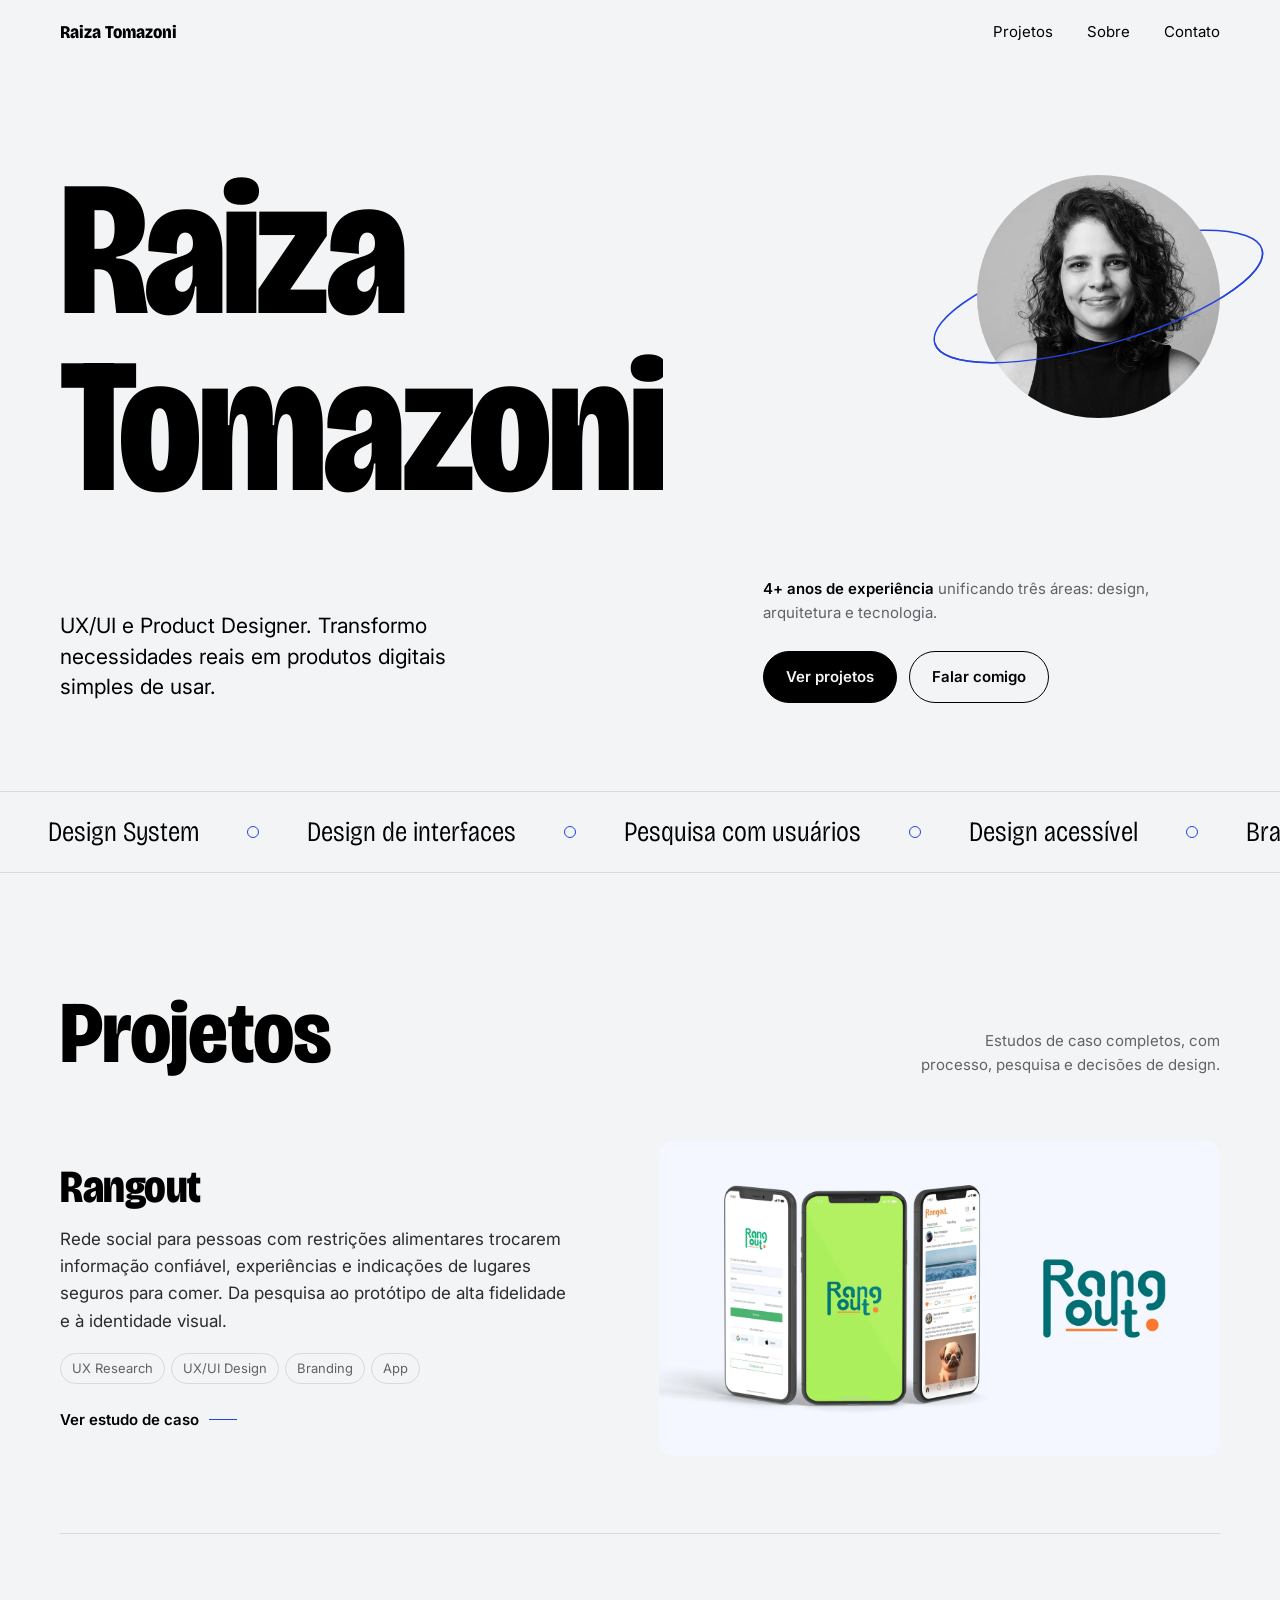
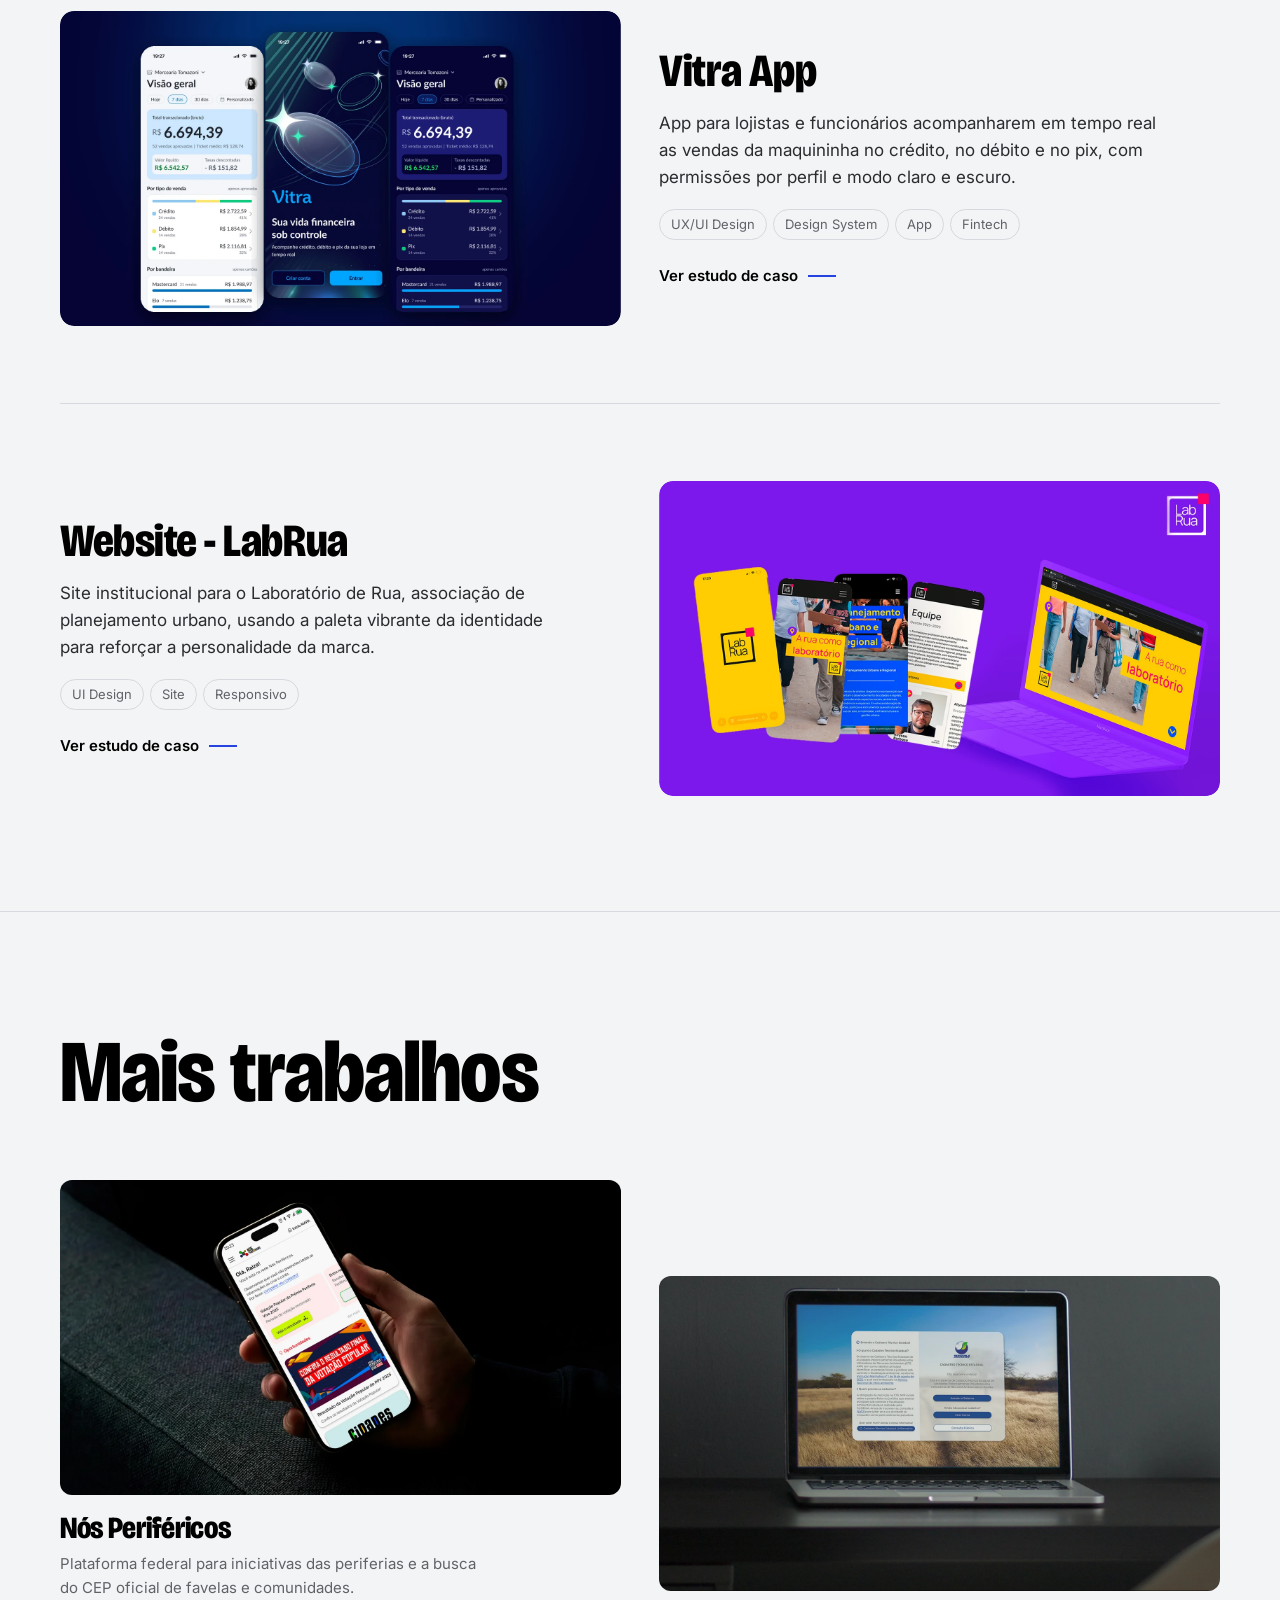
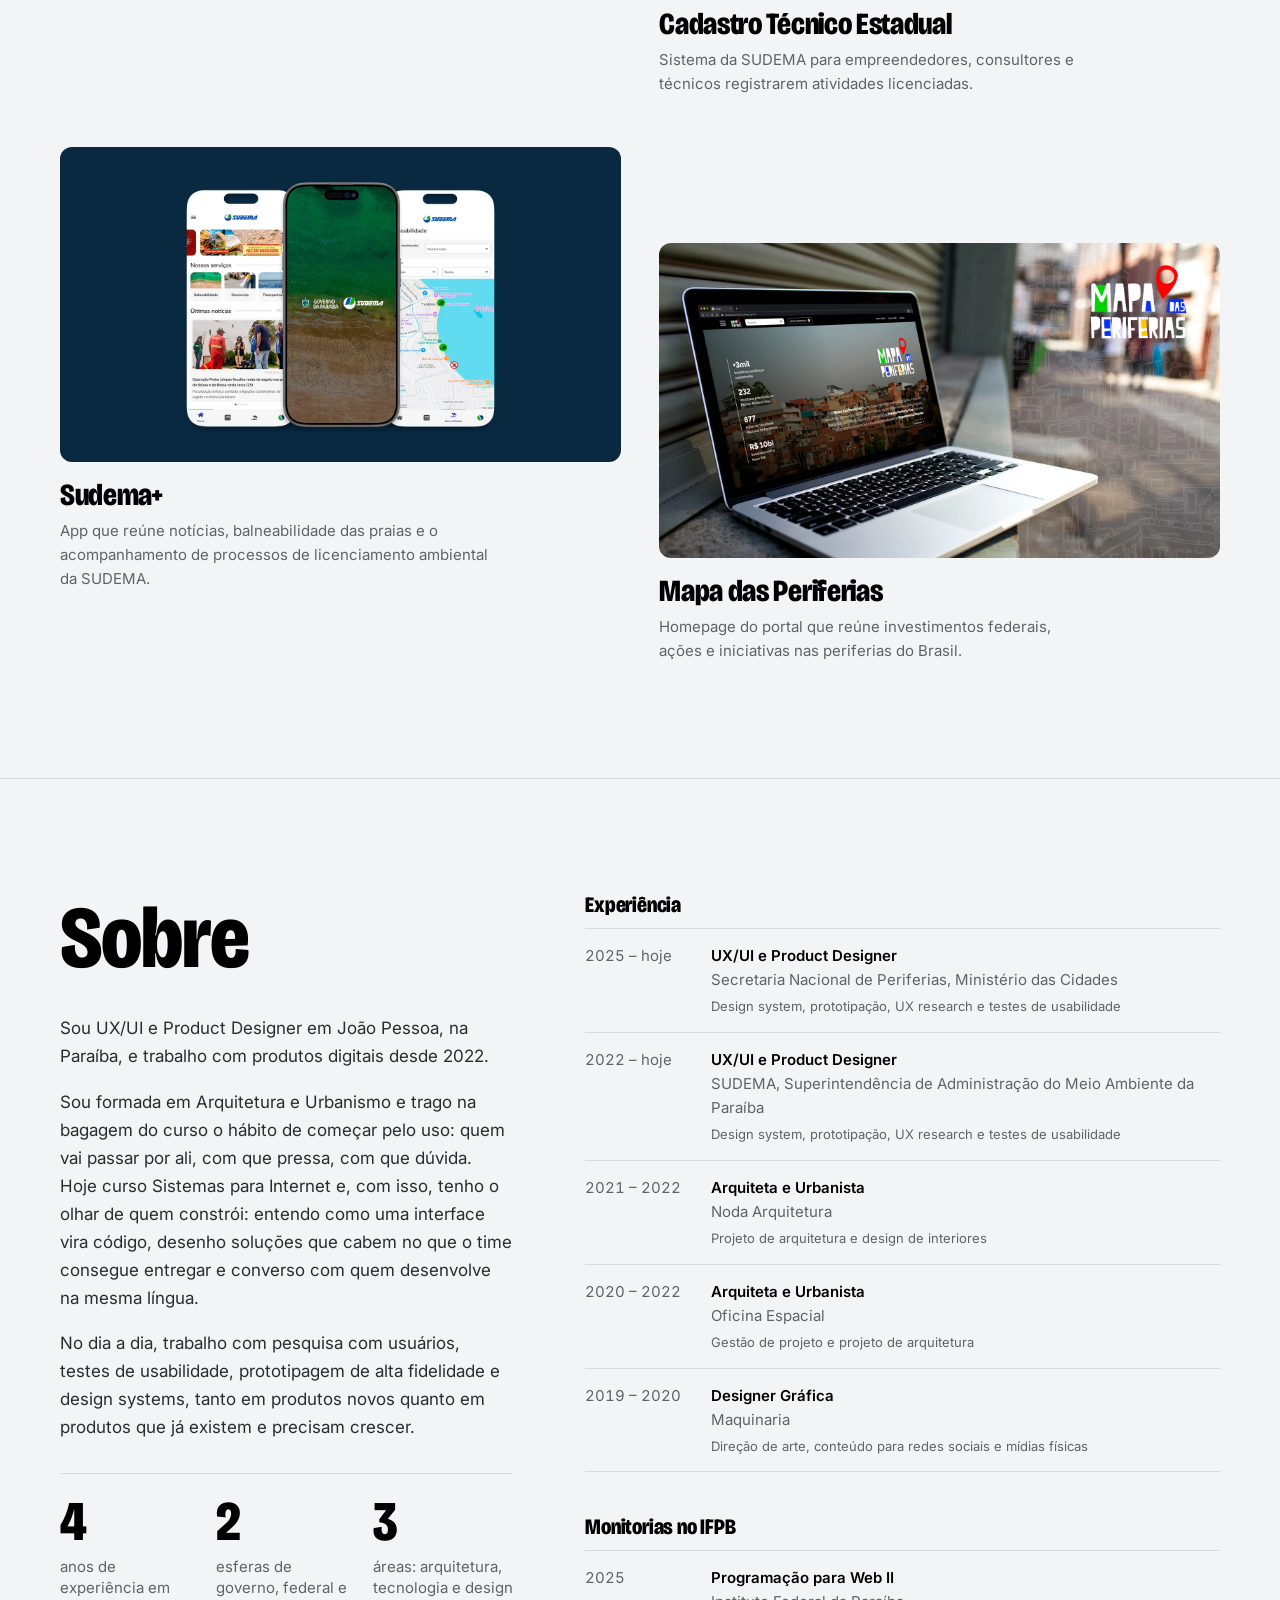
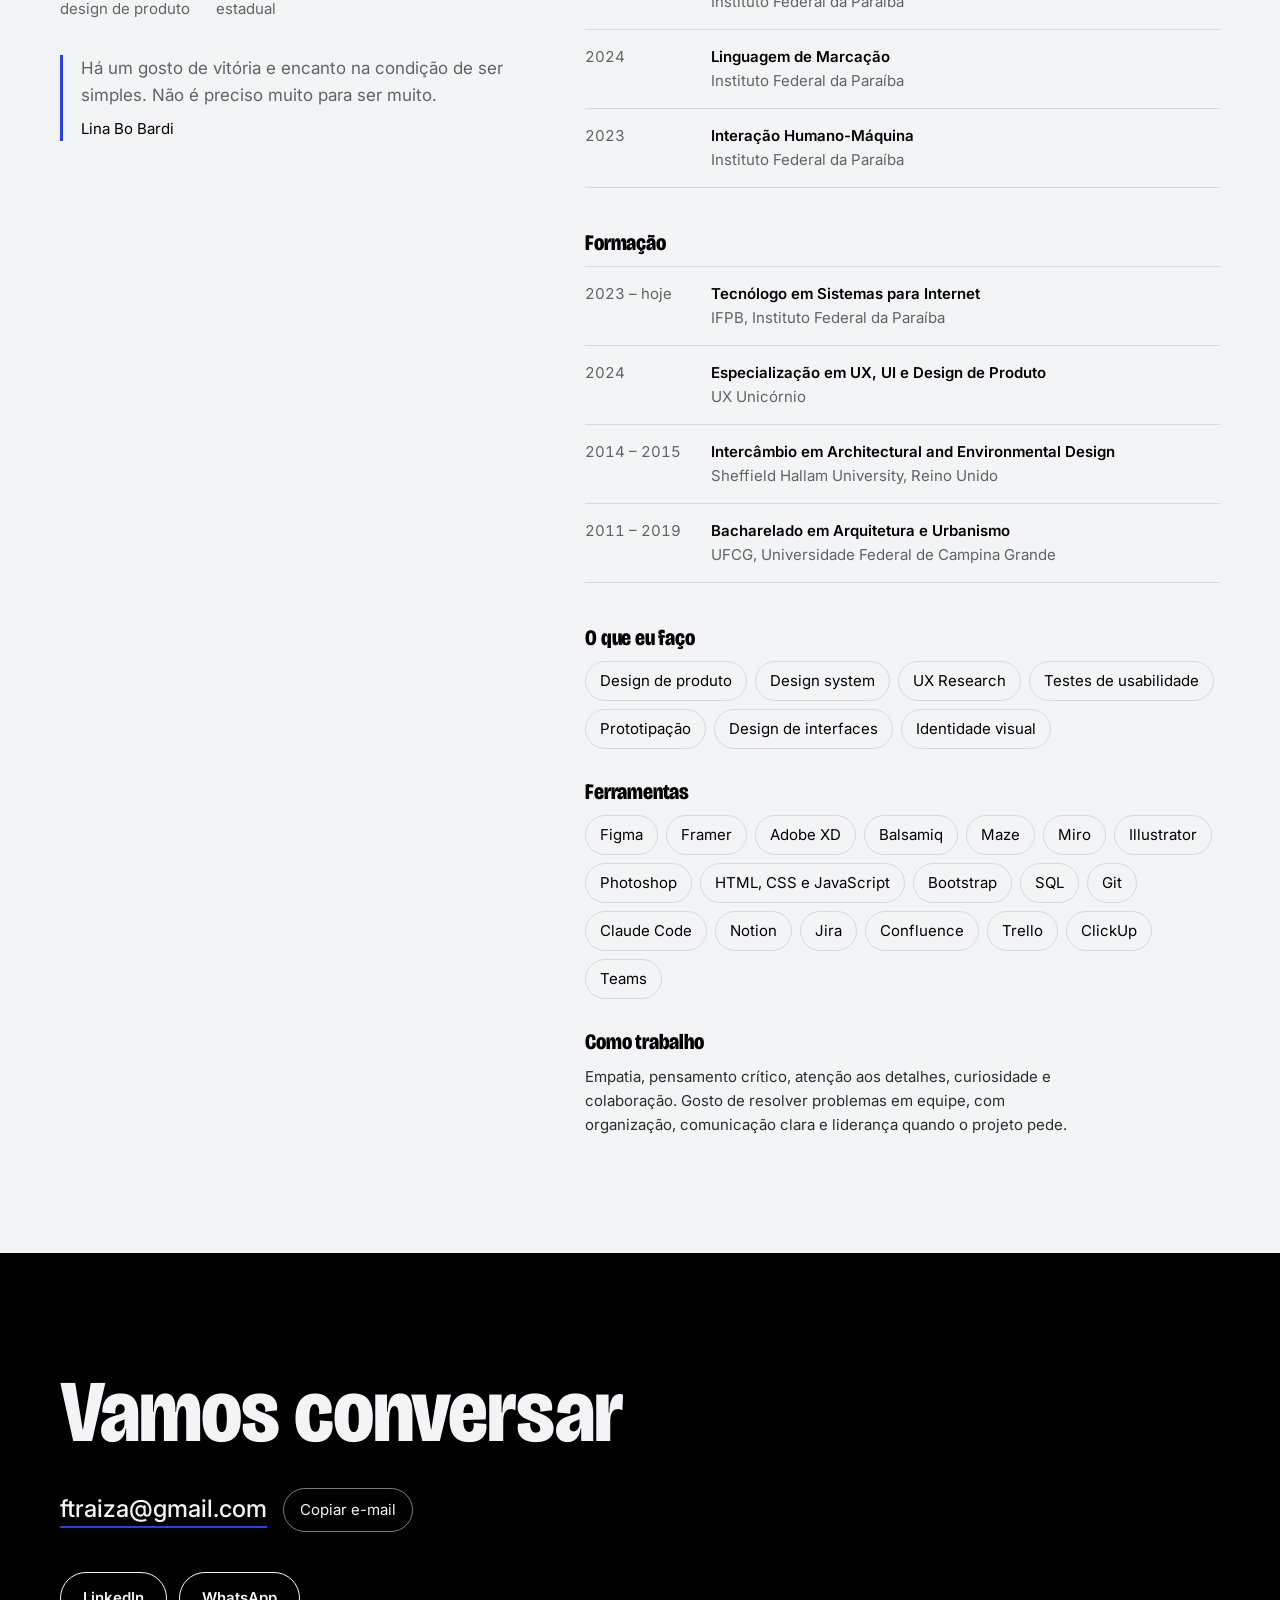
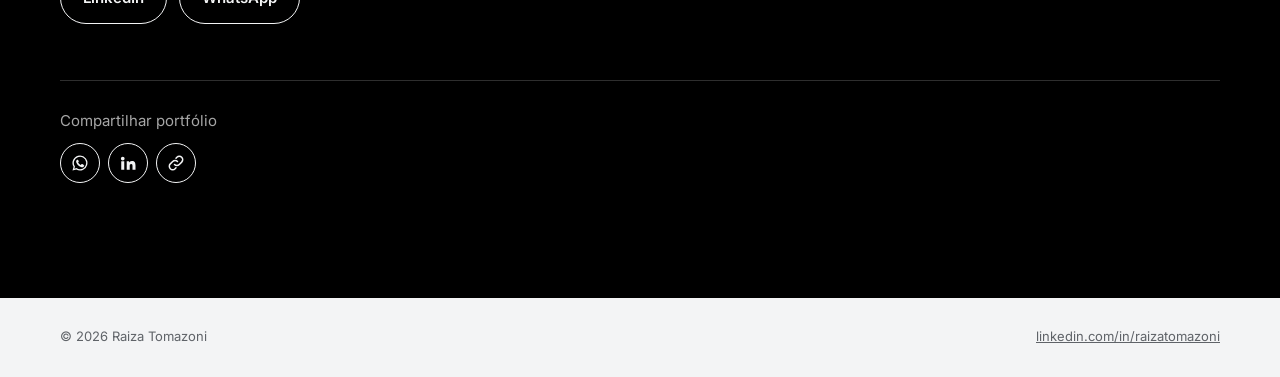
==== commit 89ad37c8: "Botões de compartilhamento nos projetos e na home Co-Authored-By: Claude Opus 5.5 <noreply@anthropic" ====
--- a/index.html
+++ b/index.html
@@ -4,16 +4,16 @@
 <meta charset="utf-8">
 <meta name="viewport" content="width=device-width, initial-scale=1">
 <title>Raiza Tomazoni — UX/UI e Product Designer</title>
-<meta name="description" content="Portfólio de Raiza Tomazoni, designer de produto e UX com formação em Arquitetura e Urbanismo. Projetos para a Secretaria Nacional de Periferias, SUDEMA-PB e outros.">
+<meta name="description" content="Portfólio de produtos digitais simples de usar, pensados a partir de necessidades reais.">
 <meta property="og:title" content="Raiza Tomazoni — UX/UI e Product Designer">
-<meta property="og:description" content="Portfólio de Raiza Tomazoni, designer de produto e UX com formação em Arquitetura e Urbanismo. Projetos para a Secretaria Nacional de Periferias, SUDEMA-PB e outros.">
+<meta property="og:description" content="Portfólio de produtos digitais simples de usar, pensados a partir de necessidades reais.">
 <meta property="og:image" content="assets/img/cover-nos-perifericos.webp?v=ae859e0e">
 <meta name="theme-color" content="#f3f4f5">
 <link rel="icon" href="assets/favicon.svg" type="image/svg+xml">
 <link rel="icon" href="assets/favicon-32.png" sizes="32x32" type="image/png">
 <link rel="apple-touch-icon" href="assets/apple-touch-icon.png">
 <link rel="preconnect" href="https://fonts.googleapis.com"><link rel="preconnect" href="https://fonts.gstatic.com" crossorigin><link href="https://fonts.googleapis.com/css2?family=Bricolage+Grotesque:opsz,wdth,wght@12..96,75..100,200..800&family=Inter:opsz,wght@14..32,400..700&family=Quicksand:wght@400..700&family=Lato:wght@400;700&display=swap" rel="stylesheet">
-<link rel="stylesheet" href="assets/css/style.css?v=1792434955">
+<link rel="stylesheet" href="assets/css/style.css?v=1792503175">
 <script>document.documentElement.classList.add('js')</script>
 </head>
 <body>
@@ -172,12 +172,14 @@
     <a class="btn" href="https://www.linkedin.com/in/raizatomazoni/" target="_blank" rel="noopener">LinkedIn</a>
     <a class="btn" href="https://wa.me/5583996488531" target="_blank" rel="noopener">WhatsApp</a>
   </div>
+  <div class="contact__share" data-reveal><div class="share" data-share data-share-text="Portfólio de Raiza Tomazoni, UX/UI e Product Designer"><span class="share__label">Compartilhar portfólio</span><div class="share__btns"><button class="share__btn share__native" type="button" data-share-native aria-label="Compartilhar" hidden><svg viewBox="0 0 24 24" aria-hidden="true"><path fill="none" stroke="currentColor" stroke-width="2" stroke-linecap="round" stroke-linejoin="round" d="M12 3v12M7 8l5-5 5 5M5 13v6a2 2 0 0 0 2 2h10a2 2 0 0 0 2-2v-6"/></svg></button><a class="share__btn" data-share-wa href="#" target="_blank" rel="noopener" aria-label="Compartilhar no WhatsApp"><svg viewBox="0 0 24 24" aria-hidden="true"><path fill="currentColor" d="M12 2a10 10 0 0 0-8.6 15.1L2 22l5-1.3A10 10 0 1 0 12 2Zm0 18.2a8.2 8.2 0 0 1-4.2-1.2l-.3-.2-3 .8.8-2.9-.2-.3A8.2 8.2 0 1 1 12 20.2Zm4.5-6.1c-.2-.1-1.5-.7-1.7-.8-.2-.1-.4-.1-.6.1l-.8 1c-.1.2-.3.2-.5.1a6.7 6.7 0 0 1-3.3-2.9c-.3-.4.2-.4.7-1.4.1-.2 0-.3 0-.4l-.8-1.8c-.2-.5-.4-.4-.6-.4h-.5a1 1 0 0 0-.7.3 3 3 0 0 0-.9 2.2c0 1.3 1 2.6 1.1 2.8.1.2 1.9 2.9 4.6 4 1.7.7 2.4.8 3.2.7.5-.1 1.5-.6 1.7-1.2.2-.6.2-1.1.2-1.2-.1-.1-.3-.2-.5-.3Z"/></svg></a><a class="share__btn" data-share-li href="#" target="_blank" rel="noopener" aria-label="Compartilhar no LinkedIn"><svg viewBox="0 0 24 24" aria-hidden="true"><path fill="currentColor" d="M4.98 3.5a2.5 2.5 0 1 1 0 5 2.5 2.5 0 0 1 0-5ZM3 9.75h4V21H3V9.75Zm6.5 0h3.8v1.6h.1c.5-1 1.8-2 3.8-2 4 0 4.8 2.6 4.8 6V21h-4v-5c0-1.2 0-2.8-1.7-2.8s-2 1.3-2 2.7V21h-4V9.75Z"/></svg></a><button class="share__btn" type="button" data-share-copy aria-label="Copiar link"><svg viewBox="0 0 24 24" aria-hidden="true"><path fill="none" stroke="currentColor" stroke-width="2" stroke-linecap="round" stroke-linejoin="round" d="M10 14a4.5 4.5 0 0 0 6.4 0l3.2-3.2a4.5 4.5 0 0 0-6.4-6.4L12 5.6M14 10a4.5 4.5 0 0 0-6.4 0l-3.2 3.2a4.5 4.5 0 0 0 6.4 6.4l1.2-1.2"/></svg></button><span class="share__ok" role="status" aria-live="polite"></span></div></div></div>
 </div></section>
 </main>
+
 <footer class="foot"><div class="wrap">
   <span>© <span id="ano">2026</span> Raiza Tomazoni</span>
   <a class="u" href="https://www.linkedin.com/in/raizatomazoni/" target="_blank" rel="noopener">linkedin.com/in/raizatomazoni</a>
 </div></footer>
-<script src="assets/js/main.js?v=1792434955" defer></script>
+<script src="assets/js/main.js?v=1792503175" defer></script>
 </body>
 </html>
--- a/assets/css/style.css
+++ b/assets/css/style.css
@@ -425,3 +425,19 @@
 }
 .hero__cta:first-child { margin-top: 0; }
 
+
+/* Compartilhamento */
+.case-hero__row { display: grid; grid-template-columns: 1fr; gap: 24px; }
+@media (min-width: 860px) { .case-hero__row { grid-template-columns: 1fr auto; align-items: end; gap: 48px; } }
+.share { display: flex; flex-direction: column; gap: 10px; }
+.share__label { font-size: var(--f-sm); color: var(--muted); }
+.share__btns { position: relative; display: flex; align-items: center; gap: 8px; }
+.share__btn { display: inline-grid; place-items: center; width: 40px; height: 40px; border-radius: 50%; border: 1.5px solid currentColor; color: var(--ink); background: transparent; cursor: pointer; padding: 0; transition: background .25s, color .25s, border-color .25s; }
+.share__btn svg { width: 18px; height: 18px; }
+.share__btn:hover, .share__btn:focus-visible { background: var(--cobalt); border-color: var(--cobalt); color: #fff; }
+.share__btn[hidden] { display: none; }
+.share__ok { font-size: var(--f-sm); color: var(--cobalt); margin-left: 6px; }
+.contact__share { margin-top: 56px; padding-top: 28px; border-top: 1px solid rgba(255,255,255,.18); }
+.contact .share__label { color: rgba(255,255,255,.65); }
+.contact .share__btn { color: var(--paper); }
+.contact .share__ok { color: #8fa2ff; }
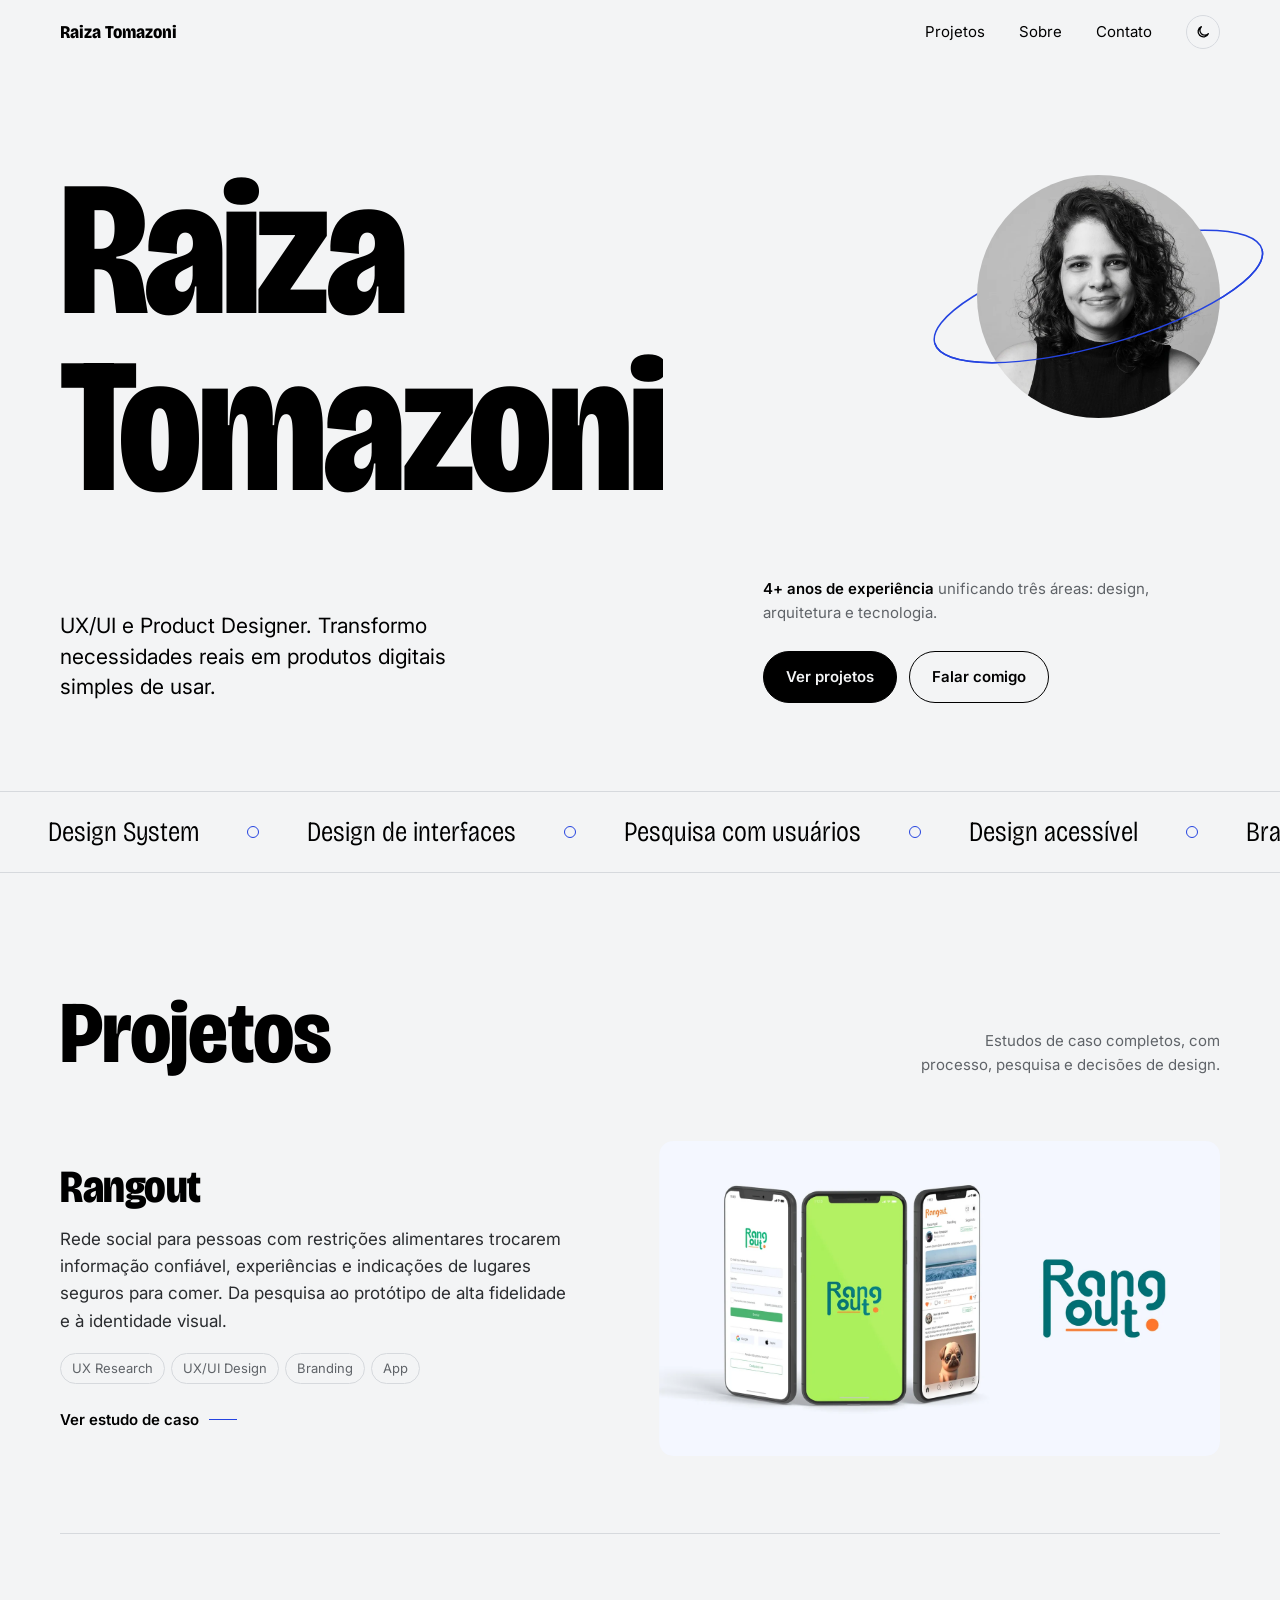
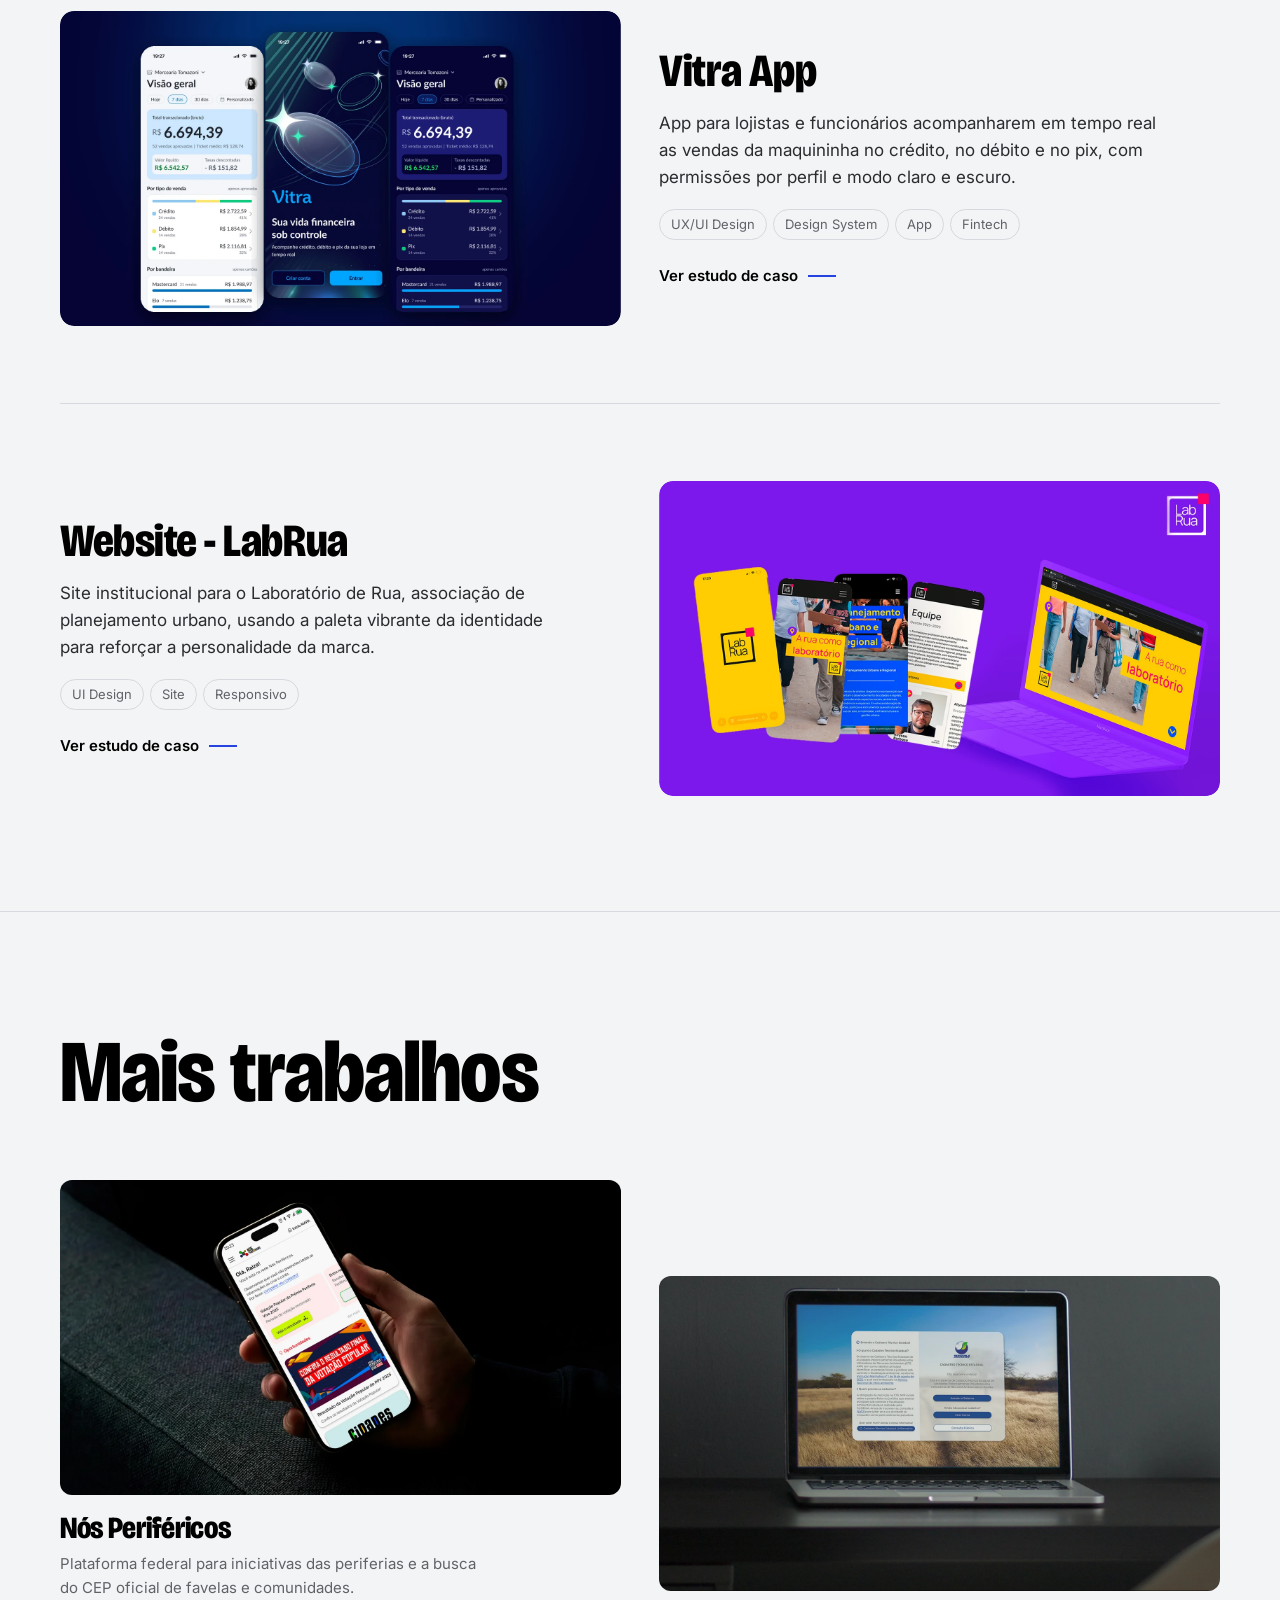
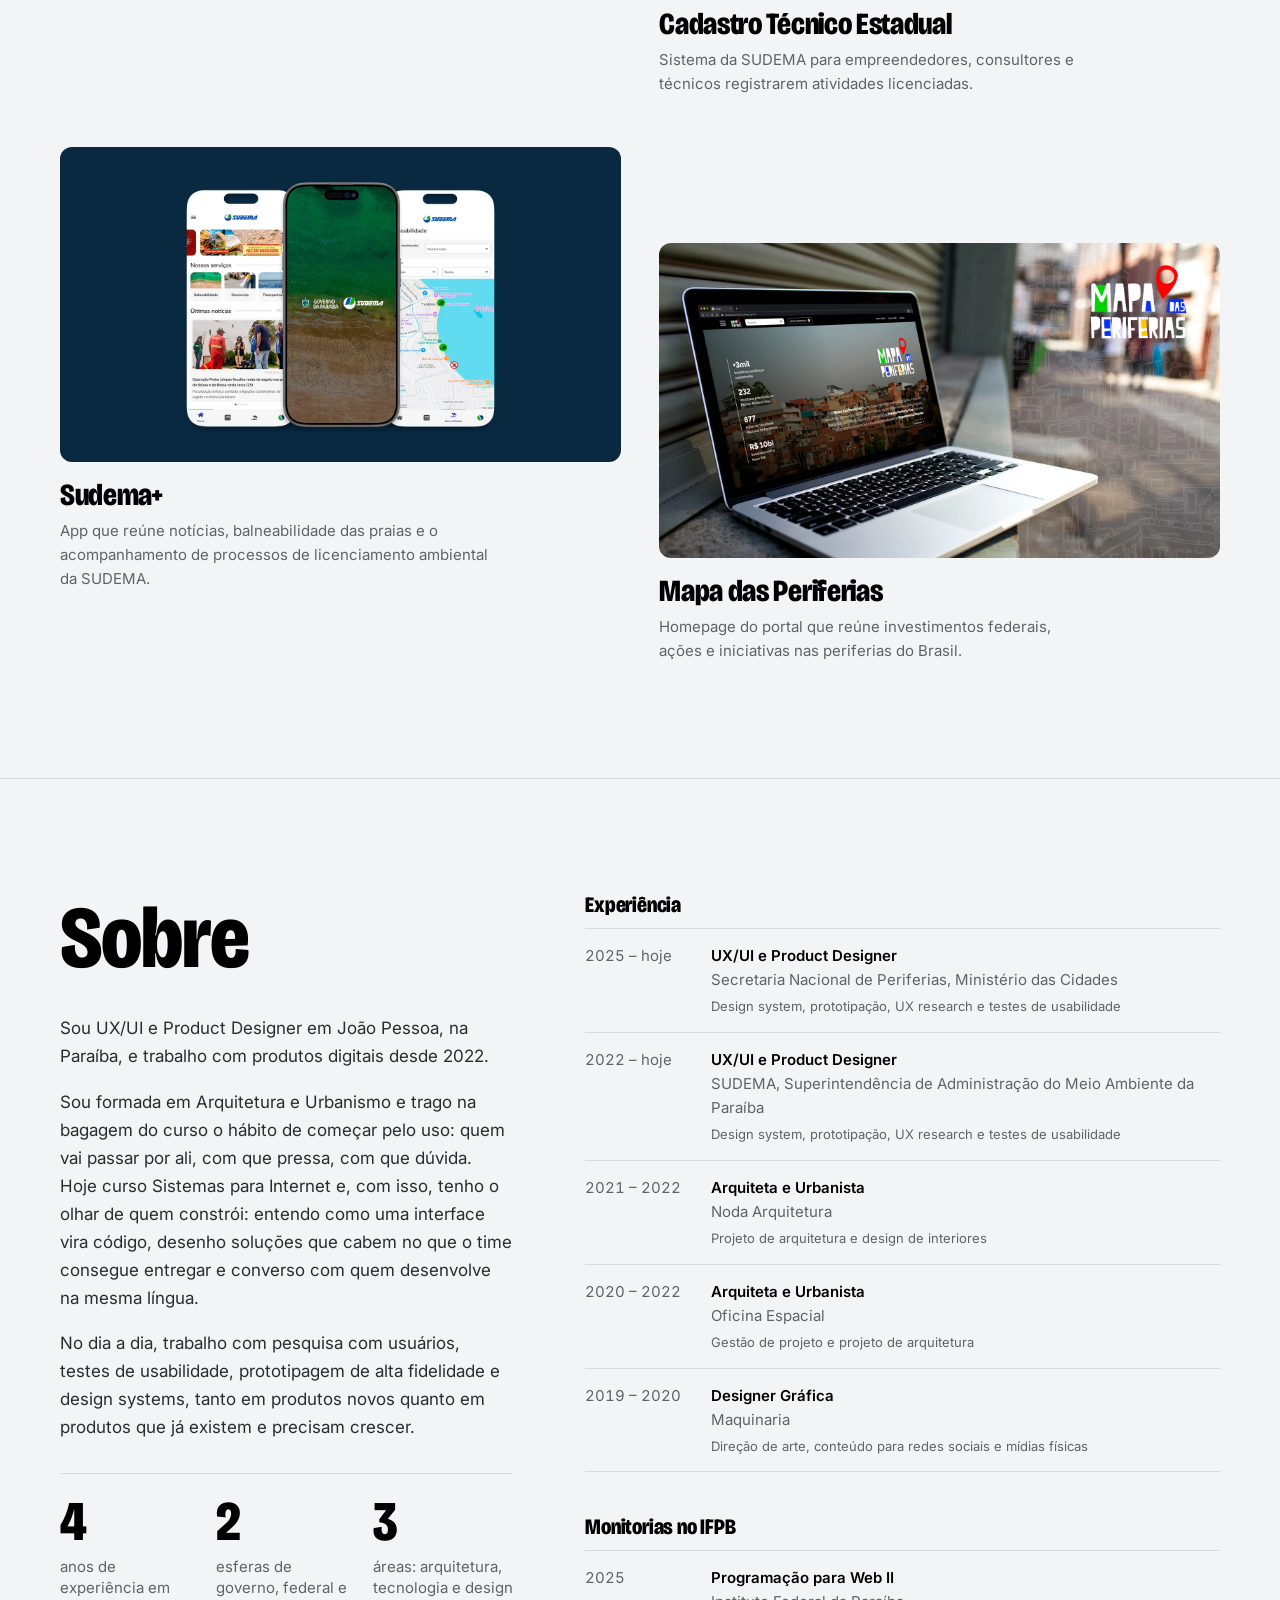
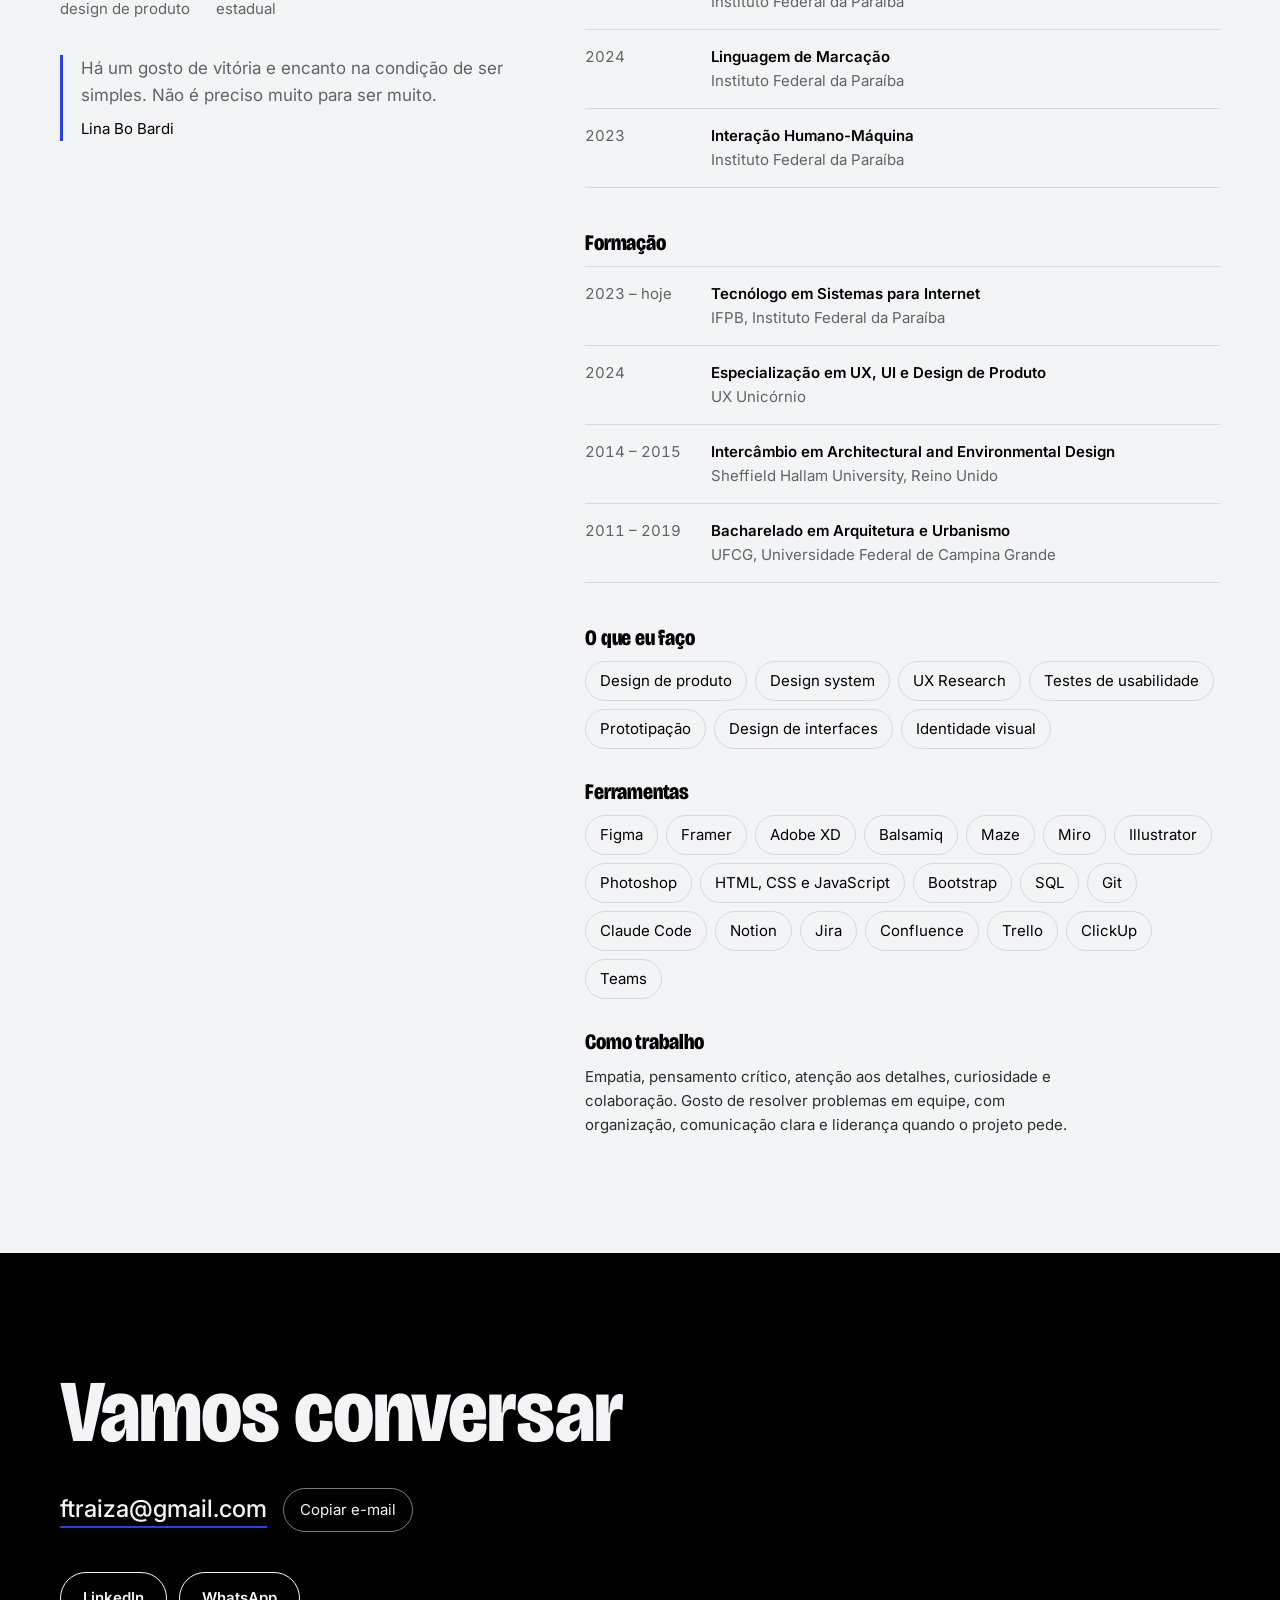
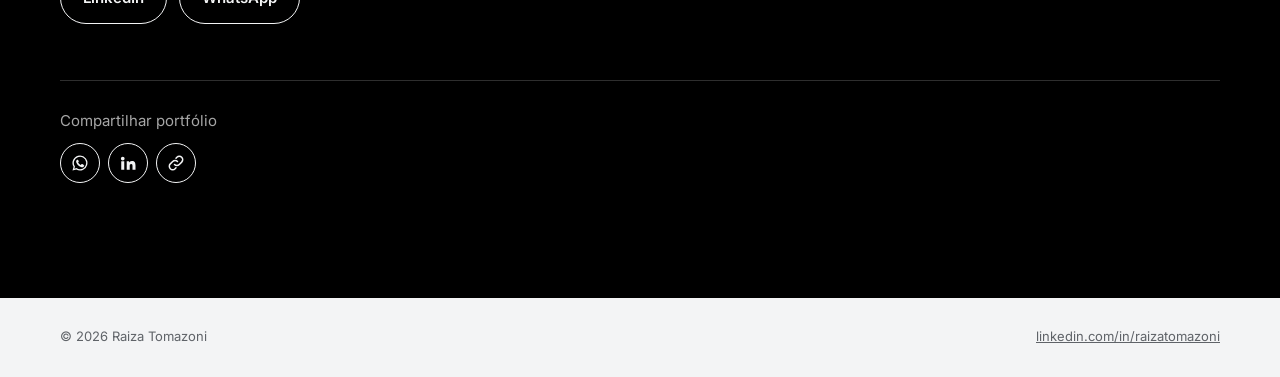
==== commit 677b5c75: "Modo escuro com botão de alternar tema Co-Authored-By: Claude Opus 5.5 <noreply@anthropic.com> Claud" ====
--- a/index.html
+++ b/index.html
@@ -13,19 +13,20 @@
 <link rel="icon" href="assets/favicon-32.png" sizes="32x32" type="image/png">
 <link rel="apple-touch-icon" href="assets/apple-touch-icon.png">
 <link rel="preconnect" href="https://fonts.googleapis.com"><link rel="preconnect" href="https://fonts.gstatic.com" crossorigin><link href="https://fonts.googleapis.com/css2?family=Bricolage+Grotesque:opsz,wdth,wght@12..96,75..100,200..800&family=Inter:opsz,wght@14..32,400..700&family=Quicksand:wght@400..700&family=Lato:wght@400;700&display=swap" rel="stylesheet">
-<link rel="stylesheet" href="assets/css/style.css?v=1792503175">
-<script>document.documentElement.classList.add('js')</script>
+<link rel="stylesheet" href="assets/css/style.css?v=1792508304">
+<script>(function(){var d=document.documentElement;d.classList.add('js');var t=null;try{t=localStorage.getItem('tema')}catch(e){}if(!t)t=matchMedia('(prefers-color-scheme: dark)').matches?'dark':'light';d.setAttribute('data-theme',t);document.querySelector('meta[name=theme-color]').setAttribute('content',t==='dark'?'#0e0f11':'#f3f4f5')})()</script>
 </head>
 <body>
 
 <a class="skip" href="#conteudo">Pular para o conteúdo</a>
 <header class="nav"><div class="wrap">
   <a class="nav__name" href="index.html">Raiza Tomazoni</a>
-  <nav aria-label="Principal"><ul>
+  <div class="nav__right"><nav aria-label="Principal"><ul>
     <li><a class="u" href="index.html#projetos">Projetos</a></li>
     <li><a class="u" href="index.html#sobre">Sobre</a></li>
     <li><a class="u" href="index.html#contato">Contato</a></li>
   </ul></nav>
+  <button class="theme-toggle" type="button" data-theme-toggle aria-label="Mudar para modo escuro"><svg class="i-moon" viewBox="0 0 24 24" aria-hidden="true"><path fill="none" stroke="currentColor" stroke-width="2" stroke-linecap="round" stroke-linejoin="round" d="M20 14.5A8 8 0 1 1 9.5 4a6.5 6.5 0 0 0 10.5 10.5Z"/></svg><svg class="i-sun" viewBox="0 0 24 24" aria-hidden="true"><g fill="none" stroke="currentColor" stroke-width="2" stroke-linecap="round"><circle cx="12" cy="12" r="4"/><path d="M12 2v2M12 20v2M4.9 4.9l1.4 1.4M17.7 17.7l1.4 1.4M2 12h2M20 12h2M4.9 19.1l1.4-1.4M17.7 6.3l1.4-1.4"/></g></svg></button></div>
 </div></header>
 <main id="conteudo">
 
@@ -180,6 +181,6 @@
   <span>© <span id="ano">2026</span> Raiza Tomazoni</span>
   <a class="u" href="https://www.linkedin.com/in/raizatomazoni/" target="_blank" rel="noopener">linkedin.com/in/raizatomazoni</a>
 </div></footer>
-<script src="assets/js/main.js?v=1792503175" defer></script>
+<script src="assets/js/main.js?v=1792508304" defer></script>
 </body>
 </html>
--- a/assets/css/style.css
+++ b/assets/css/style.css
@@ -10,6 +10,9 @@
   --line: #d6d9dd;
   --cobalt: #2443e0;
   --sun: #ffcc1a;
+  --snow: #f3f4f5;
+  --night: #000;
+  --contact: #000;
 
   --display: "Bricolage Grotesque", "Arial Narrow", system-ui, sans-serif;
   --text: "Inter", system-ui, -apple-system, "Segoe UI", sans-serif;
@@ -26,6 +29,19 @@
   --f-hero: clamp(4rem, 15vw, 13.5rem);
 
   --ease: cubic-bezier(.2, .7, .2, 1);
+}
+
+/* ——— Modo escuro ——— */
+:root[data-theme="dark"] {
+  --paper: #0e0f11;
+  --paper-2: #1a1c1f;
+  --ink: #f3f4f5;
+  --ink-2: #d6d8db;
+  --muted: #9ba0a6;
+  --line: #2a2d32;
+  --cobalt: #6680ff;
+  --contact: #17191c;
+  color-scheme: dark;
 }
 
 *, *::before, *::after { box-sizing: border-box; }
@@ -55,7 +71,7 @@
 ::selection { background: var(--cobalt); color: #fff; }
 
 .skip { position: absolute; left: -9999px; }
-.skip:focus { left: 16px; top: 16px; background: #000; color: var(--paper); padding: 8px 12px; z-index: 20; }
+.skip:focus { left: 16px; top: 16px; background: var(--ink); color: var(--paper); padding: 8px 12px; z-index: 20; }
 .wrap { max-width: var(--wrap); margin: 0 auto; padding: 0 var(--gutter); }
 
 /* ——— Barra de progresso de leitura ——— */
@@ -87,11 +103,11 @@
 .hero__cta { display: flex; flex-wrap: wrap; gap: 12px; margin-top: 26px; }
 
 /* Botões com preenchimento que desliza */
-.btn { position: relative; overflow: hidden; isolation: isolate; display: inline-flex; align-items: center; gap: 8px; padding: 13px 22px; border-radius: 999px; font-weight: 600; font-size: var(--f-sm); text-decoration: none; border: 1.5px solid #000; color: #000; transition: color .35s var(--ease); }
-.btn::before { content: ""; position: absolute; inset: 0; background: #000; transform: translateY(101%); transition: transform .4s var(--ease); z-index: -1; border-radius: inherit; }
+.btn { position: relative; overflow: hidden; isolation: isolate; display: inline-flex; align-items: center; gap: 8px; padding: 13px 22px; border-radius: 999px; font-weight: 600; font-size: var(--f-sm); text-decoration: none; border: 1.5px solid var(--ink); color: var(--ink); transition: color .35s var(--ease); }
+.btn::before { content: ""; position: absolute; inset: 0; background: var(--ink); transform: translateY(101%); transition: transform .4s var(--ease); z-index: -1; border-radius: inherit; }
 .btn:hover { color: var(--paper); }
 .btn:hover::before { transform: none; }
-.btn--solid { background: #000; color: var(--paper); }
+.btn--solid { background: var(--ink); color: var(--paper); }
 .btn--solid::before { background: var(--cobalt); }
 
 /* ——— Faixa em movimento ——— */
@@ -130,7 +146,7 @@
 .tags li { font-size: var(--f-xs); padding: 4px 11px; border: 1px solid var(--line); border-radius: 999px; color: var(--muted); }
 
 /* Selo que segue o cursor sobre as imagens */
-.cursor { position: fixed; left: 0; top: 0; width: 104px; height: 104px; margin: -52px 0 0 -52px; border-radius: 50%; background: #000; color: var(--paper); display: grid; place-items: center; text-align: center; font-size: 0.8125rem; font-weight: 600; line-height: 1.2; pointer-events: none; z-index: 40; transform: scale(0); transition: transform .35s var(--ease); }
+.cursor { position: fixed; left: 0; top: 0; width: 104px; height: 104px; margin: -52px 0 0 -52px; border-radius: 50%; background: var(--ink); color: var(--paper); display: grid; place-items: center; text-align: center; font-size: 0.8125rem; font-weight: 600; line-height: 1.2; pointer-events: none; z-index: 40; transform: scale(0); transition: transform .35s var(--ease); }
 .cursor.is-on { transform: scale(1); }
 
 /* ——— Mais trabalhos ——— */
@@ -156,21 +172,21 @@
 .timeline span { color: var(--muted); }
 .skills { display: flex; flex-wrap: wrap; gap: 8px; list-style: none; padding: 0; margin: 0; }
 .skills li { font-size: var(--f-sm); padding: 7px 14px; border: 1px solid var(--line); border-radius: 999px; transition: background .25s, color .25s, border-color .25s; }
-.skills li:hover { background: #000; color: var(--paper); border-color: #000; }
+.skills li:hover { background: var(--ink); color: var(--paper); border-color: var(--ink); }
 
 /* ——— Contato ——— */
-.contact { background: #000; color: var(--paper); }
+.contact { background: var(--contact); color: var(--snow); }
 .section + .contact { border-top: 0; }
-.contact .section__title { color: var(--paper); margin-bottom: 32px; }
+.contact .section__title { color: var(--snow); margin-bottom: 32px; }
 .contact__row { display: flex; flex-wrap: wrap; align-items: center; gap: 16px; }
-.contact__mail { display: inline-block; font-family: var(--text); font-size: clamp(1.125rem, 2.2vw, 1.5rem); font-weight: 500; letter-spacing: 0; text-decoration: none; line-height: 1.3; word-break: break-word; color: var(--paper); background: linear-gradient(var(--cobalt), var(--cobalt)) 0 100% / 100% 2px no-repeat; padding: 2px 0 4px; transition: background-size .4s var(--ease), color .3s; }
+.contact__mail { display: inline-block; font-family: var(--text); font-size: clamp(1.125rem, 2.2vw, 1.5rem); font-weight: 500; letter-spacing: 0; text-decoration: none; line-height: 1.3; word-break: break-word; color: var(--snow); background: linear-gradient(var(--cobalt), var(--cobalt)) 0 100% / 100% 2px no-repeat; padding: 2px 0 4px; transition: background-size .4s var(--ease), color .3s; }
 .contact__mail:hover { background-size: 100% 100%; color: #fff; }
-.copy { font: inherit; font-size: var(--f-sm); background: none; border: 1.5px solid rgba(243,244,245,.5); color: var(--paper); padding: 9px 16px; border-radius: 999px; cursor: pointer; transition: background .25s, color .25s; }
-.copy:hover { background: var(--paper); color: #000; }
+.copy { font: inherit; font-size: var(--f-sm); background: none; border: 1.5px solid rgba(243,244,245,.5); color: var(--snow); padding: 9px 16px; border-radius: 999px; cursor: pointer; transition: background .25s, color .25s; }
+.copy:hover { background: var(--snow); color: var(--night); }
 .contact__links { display: flex; flex-wrap: wrap; gap: 12px; margin-top: 40px; }
-.contact .btn { border-color: var(--paper); color: var(--paper); }
-.contact .btn::before { background: var(--paper); }
-.contact .btn:hover { color: #000; }
+.contact .btn { border-color: var(--snow); color: var(--snow); }
+.contact .btn::before { background: var(--snow); }
+.contact .btn:hover { color: var(--night); }
 
 .foot { padding: 28px 0; font-size: var(--f-xs); color: var(--muted); }
 .foot .wrap { display: flex; justify-content: space-between; gap: 16px; flex-wrap: wrap; }
@@ -178,7 +194,7 @@
 /* ——— Estudo de caso ——— */
 .case-hero { padding: clamp(40px, 7vw, 96px) 0 clamp(28px, 4vw, 48px); }
 .back { display: inline-flex; align-items: center; gap: 8px; font-size: var(--f-sm); color: var(--muted); text-decoration: none; margin-bottom: 32px; transition: color .25s, gap .3s var(--ease); }
-.back:hover { color: #000; gap: 14px; }
+.back:hover { color: var(--ink); gap: 14px; }
 .case-hero h1 { font-size: clamp(3rem, 9vw, 7.5rem); max-width: 14ch; margin-bottom: 24px; letter-spacing: -0.015em; font-variation-settings: "opsz" 96, "wdth" 80; }
 .case-hero .lede { font-size: var(--f-lg); line-height: 1.45; max-width: 52ch; margin: 0; }
 .meta { display: grid; grid-template-columns: repeat(2, 1fr); gap: 20px 24px; margin: clamp(32px, 4vw, 52px) 0 0; padding: 24px 0 0; border-top: 1px solid var(--line); }
@@ -223,8 +239,8 @@
 .next__in { display: inline-flex; align-items: center; gap: 14px; text-align: right; }
 .next__label { display: block; color: var(--muted); font-size: var(--f-xs); margin-bottom: 2px; }
 .next__name { display: block; font-size: var(--f-md); font-weight: 600; color: var(--ink); }
-.next__arrow { display: inline-grid; place-items: center; width: 36px; height: 36px; border-radius: 50%; border: 1.5px solid #000; font-size: 1rem; opacity: 0; transform: translateX(-10px); transition: opacity .3s var(--ease), transform .35s var(--ease), background .25s, color .25s; }
-.next:hover .next__arrow, .next:focus-visible .next__arrow { opacity: 1; transform: none; background: #000; color: var(--paper); }
+.next__arrow { display: inline-grid; place-items: center; width: 36px; height: 36px; border-radius: 50%; border: 1.5px solid var(--ink); font-size: 1rem; opacity: 0; transform: translateX(-10px); transition: opacity .3s var(--ease), transform .35s var(--ease), background .25s, color .25s; }
+.next:hover .next__arrow, .next:focus-visible .next__arrow { opacity: 1; transform: none; background: var(--ink); color: var(--paper); }
 .next:hover .next__name { text-decoration: underline; text-underline-offset: 4px; }
 @media (hover: none) { .next__arrow { opacity: 1; transform: none; } }
 
@@ -250,7 +266,7 @@
 }
 
 /* ——— Blocos extras dos estudos de caso ——— */
-.block__body blockquote { margin: 1.4em 0; padding: 4px 0 4px 20px; border-left: 3px solid #000; font-family: var(--display); font-weight: 700; font-variation-settings: "opsz" 48, "wdth" 85; font-size: clamp(1.375rem, 2.4vw, 1.75rem); line-height: 1.2; color: var(--ink); }
+.block__body blockquote { margin: 1.4em 0; padding: 4px 0 4px 20px; border-left: 3px solid var(--ink); font-family: var(--display); font-weight: 700; font-variation-settings: "opsz" 48, "wdth" 85; font-size: clamp(1.375rem, 2.4vw, 1.75rem); line-height: 1.2; color: var(--ink); }
 .block__body ol { padding-left: 1.2em; margin: 0 0 1em; }
 .block__body ol li { margin-bottom: .5em; }
 
@@ -439,5 +455,17 @@
 .share__ok { font-size: var(--f-sm); color: var(--cobalt); margin-left: 6px; }
 .contact__share { margin-top: 56px; padding-top: 28px; border-top: 1px solid rgba(255,255,255,.18); }
 .contact .share__label { color: rgba(255,255,255,.65); }
-.contact .share__btn { color: var(--paper); }
+.contact .share__btn { color: var(--snow); }
 .contact .share__ok { color: #8fa2ff; }
+
+/* Botão de tema */
+.nav__right { display: flex; align-items: center; gap: clamp(14px, 3vw, 34px); }
+.theme-toggle { display: inline-grid; place-items: center; width: 34px; height: 34px; padding: 0; border-radius: 50%; border: 1.5px solid var(--line); background: transparent; color: var(--ink); cursor: pointer; transition: border-color .25s, background .25s, color .25s; }
+.theme-toggle:hover { border-color: var(--cobalt); color: var(--cobalt); }
+.theme-toggle svg { width: 16px; height: 16px; }
+.theme-toggle .i-sun { display: none; }
+:root[data-theme="dark"] .theme-toggle .i-sun { display: block; }
+:root[data-theme="dark"] .theme-toggle .i-moon { display: none; }
+@media (max-width: 420px) { .nav ul { gap: 12px; } .nav__right { gap: 12px; } .theme-toggle { width: 30px; height: 30px; } }
+html { transition: background-color .3s; }
+body { transition: background-color .3s, color .3s; }
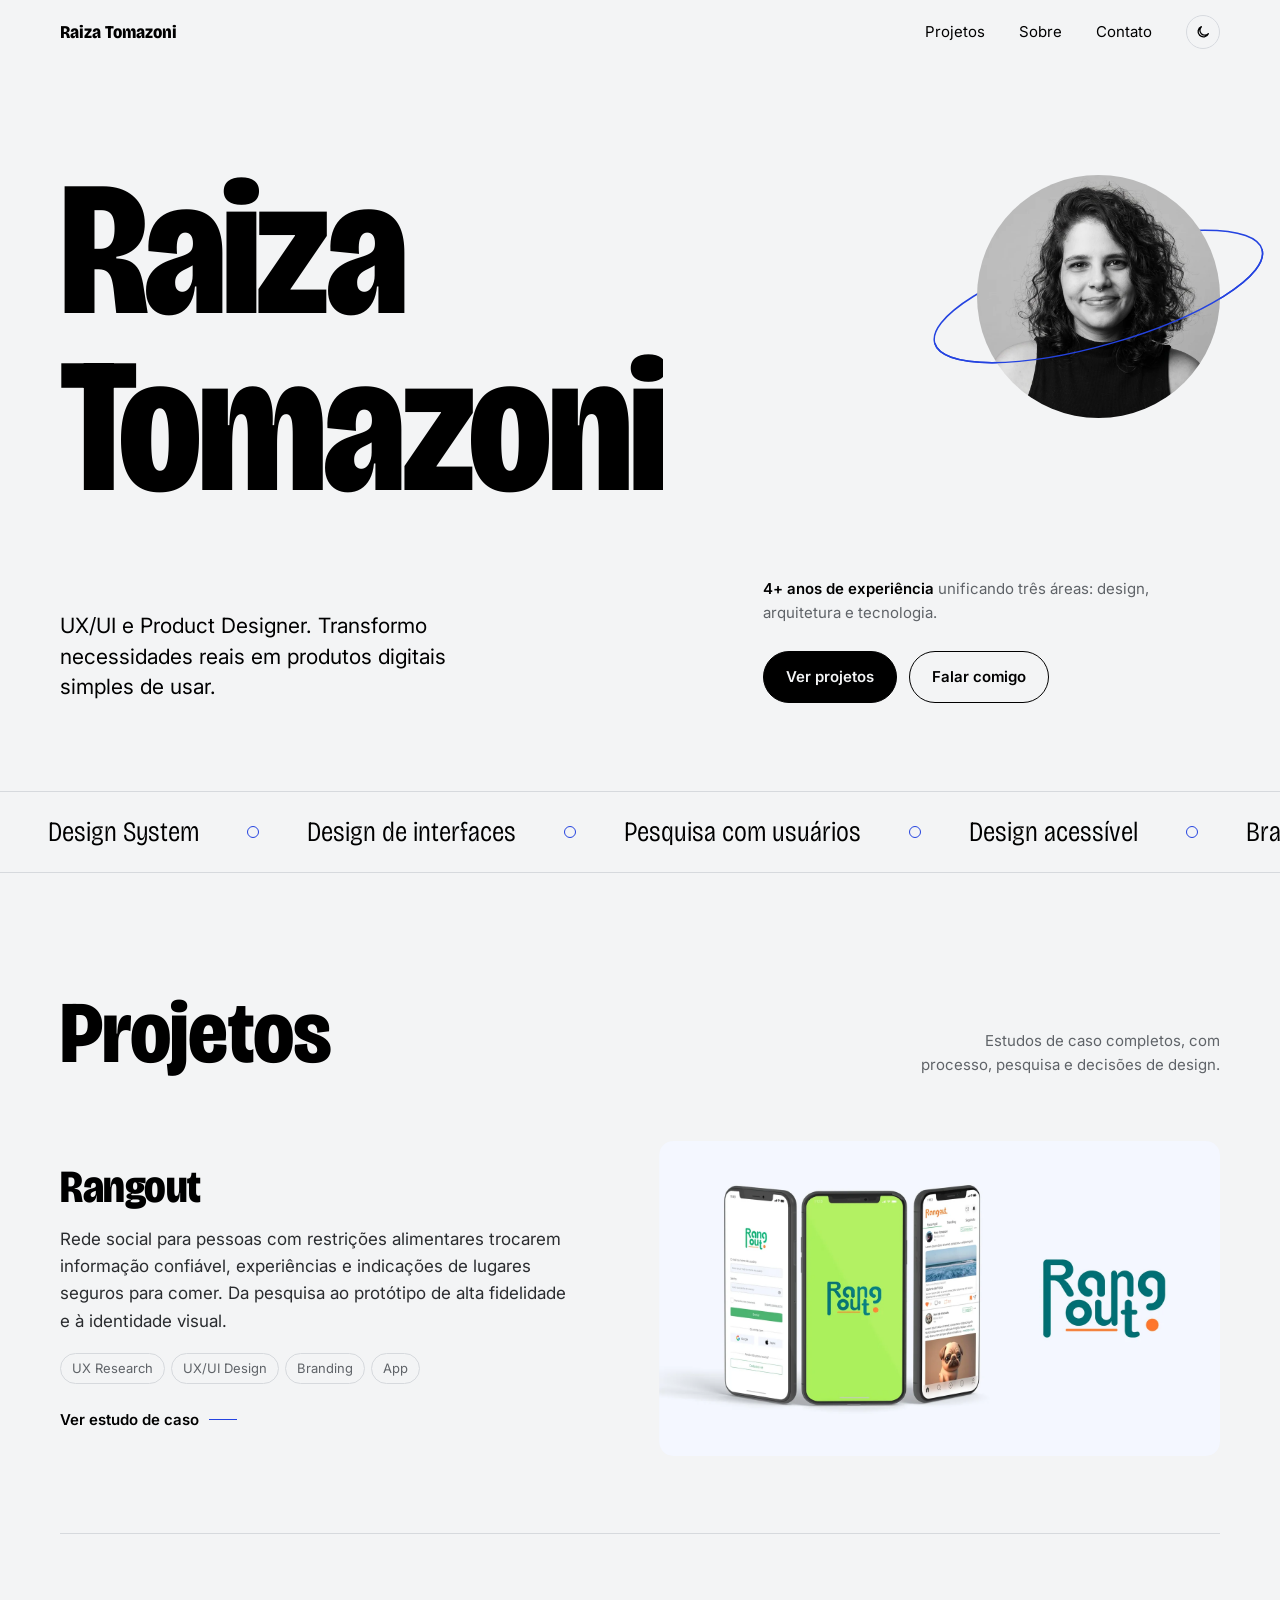
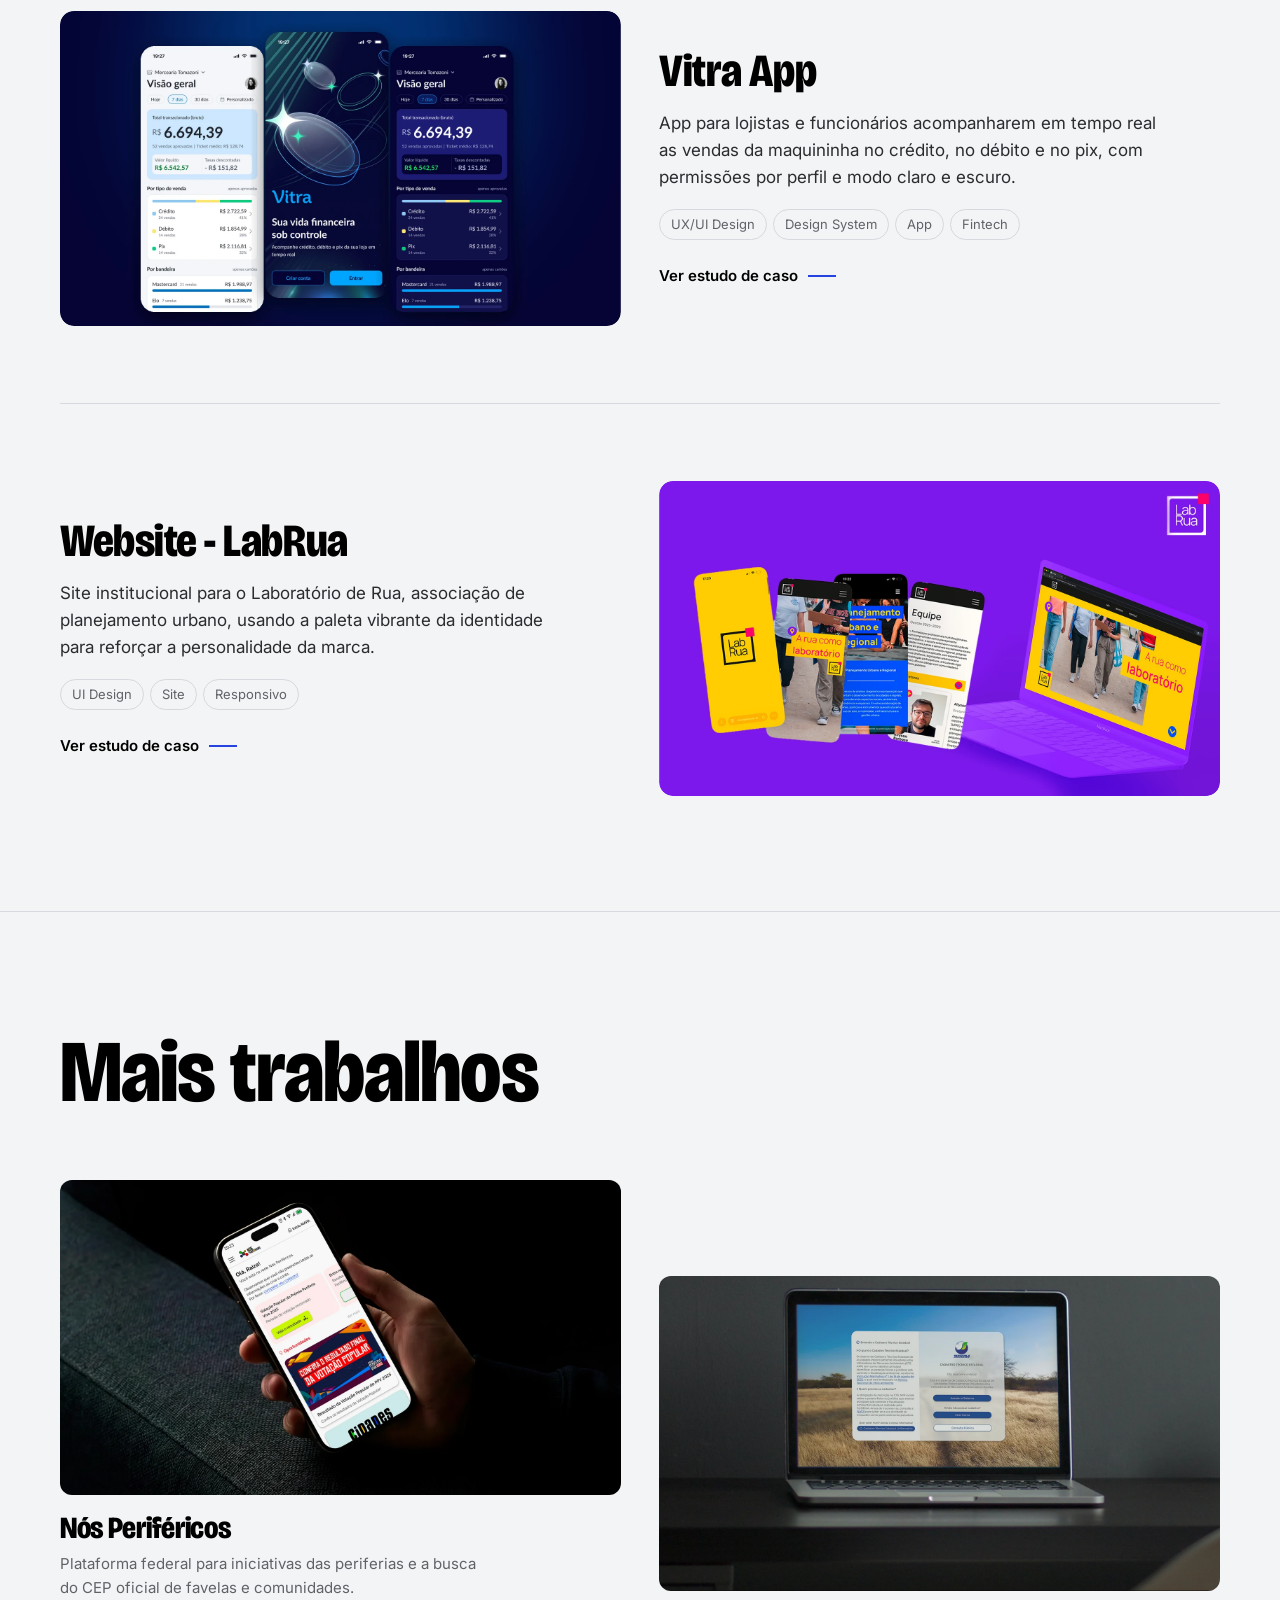
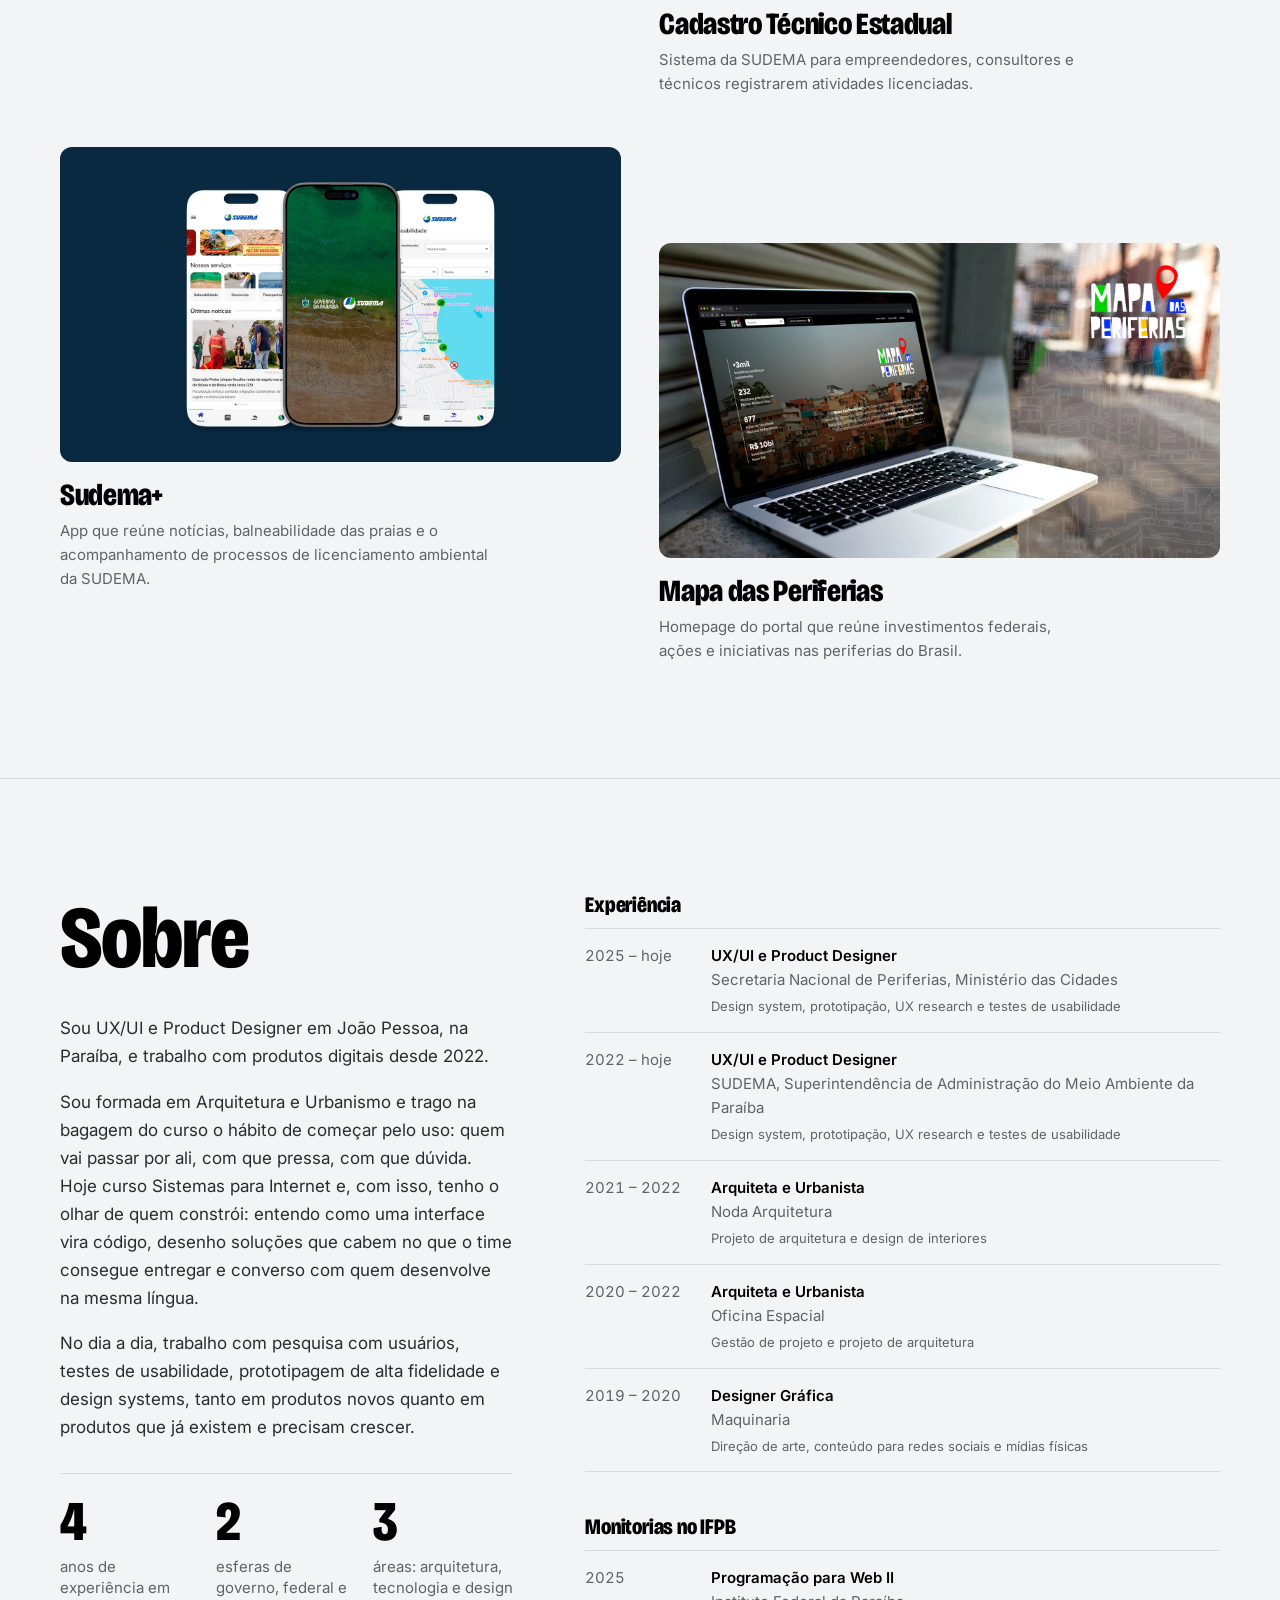
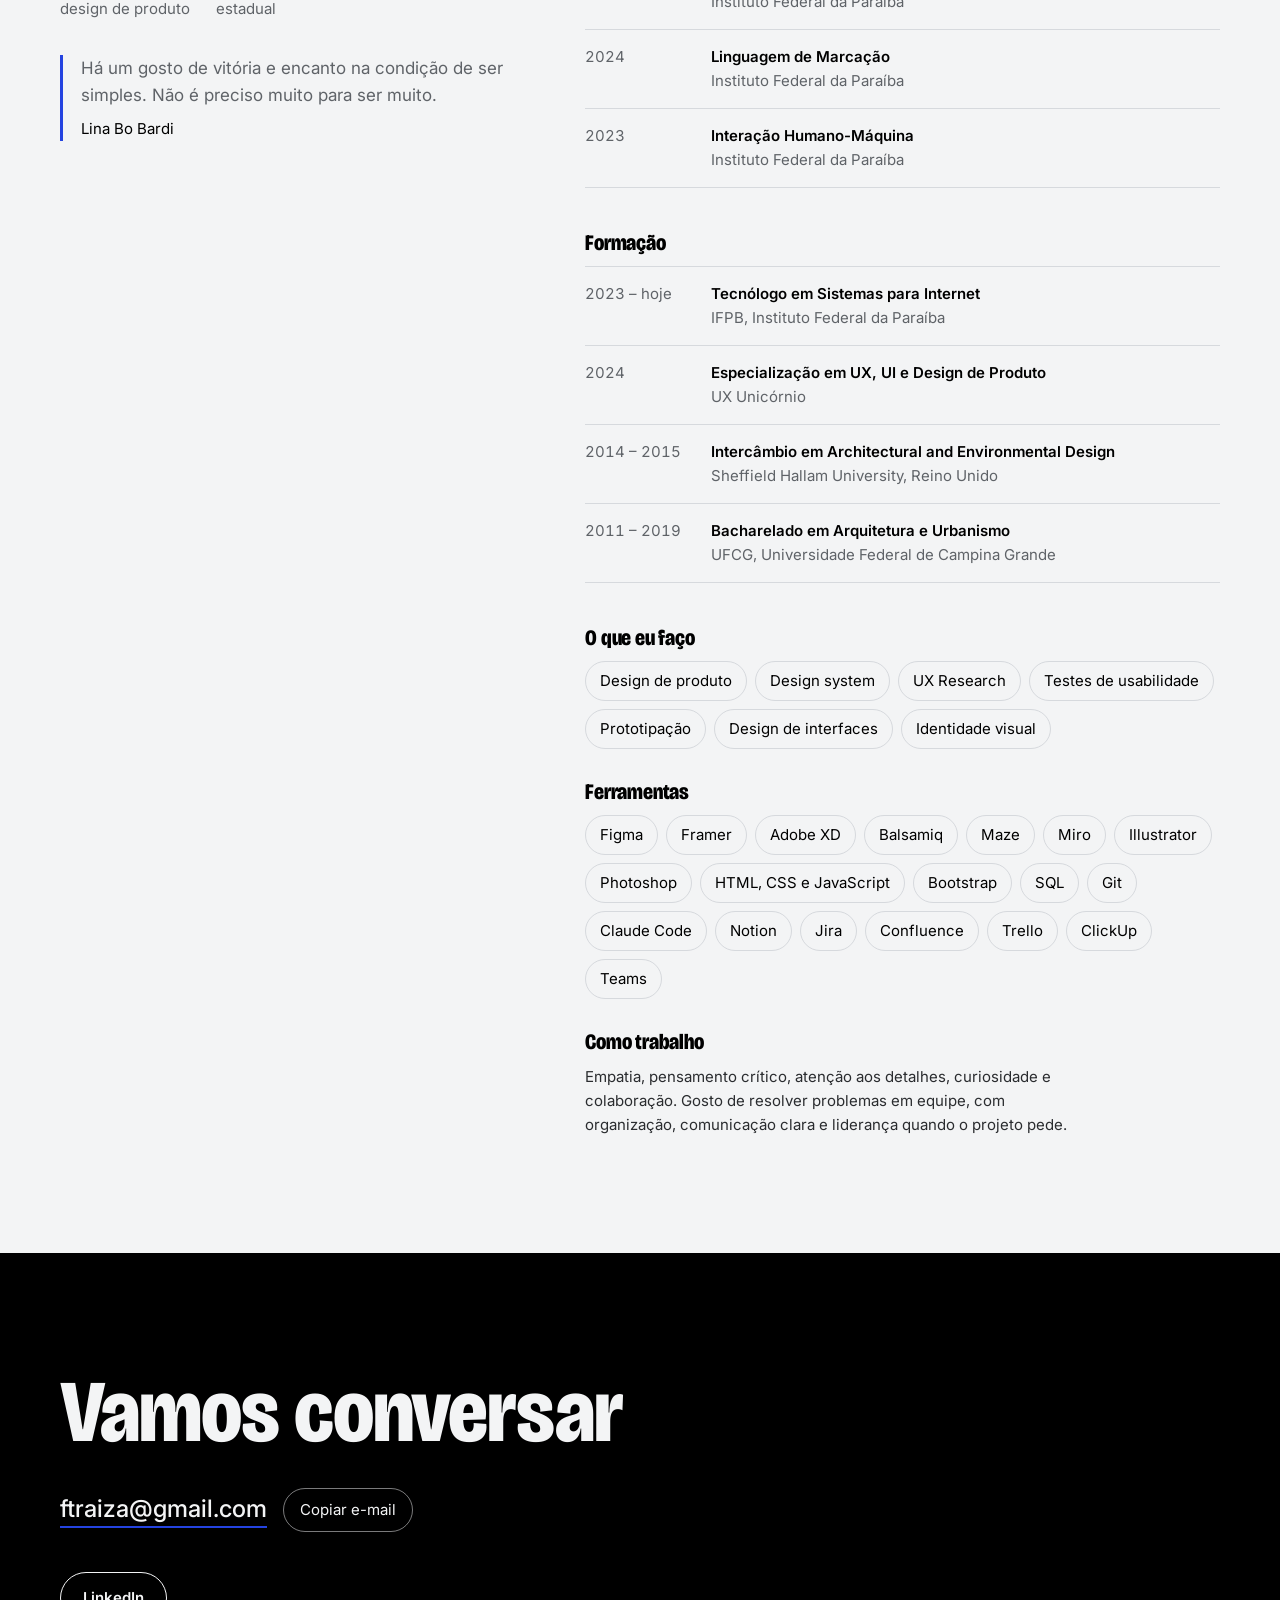
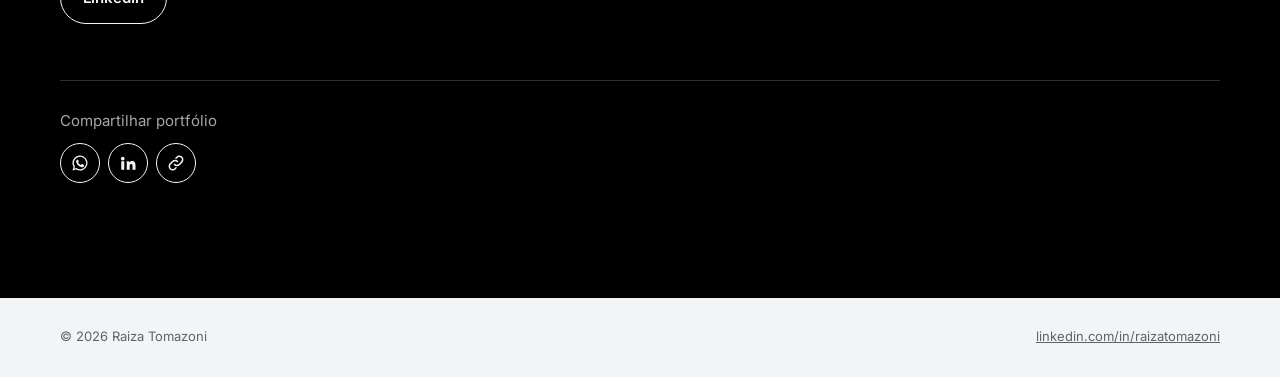
==== commit fe8b0a72: "Remove contato por WhatsApp Co-Authored-By: Claude Opus 5.5 <noreply@anthropic.com> Claude-Session: " ====
--- a/index.html
+++ b/index.html
@@ -13,8 +13,8 @@
 <link rel="icon" href="assets/favicon-32.png" sizes="32x32" type="image/png">
 <link rel="apple-touch-icon" href="assets/apple-touch-icon.png">
 <link rel="preconnect" href="https://fonts.googleapis.com"><link rel="preconnect" href="https://fonts.gstatic.com" crossorigin><link href="https://fonts.googleapis.com/css2?family=Bricolage+Grotesque:opsz,wdth,wght@12..96,75..100,200..800&family=Inter:opsz,wght@14..32,400..700&family=Quicksand:wght@400..700&family=Lato:wght@400;700&display=swap" rel="stylesheet">
-<link rel="stylesheet" href="assets/css/style.css?v=1792508304">
-<script>(function(){var d=document.documentElement;d.classList.add('js');var t=null;try{t=localStorage.getItem('tema')}catch(e){}if(!t)t=matchMedia('(prefers-color-scheme: dark)').matches?'dark':'light';d.setAttribute('data-theme',t);document.querySelector('meta[name=theme-color]').setAttribute('content',t==='dark'?'#0e0f11':'#f3f4f5')})()</script>
+<link rel="stylesheet" href="assets/css/style.css?v=1793290196">
+<script>(function(){var d=document.documentElement;d.classList.add('js');var t=null;try{t=localStorage.getItem('tema')}catch(e){}if(t!=='dark')t='light';d.setAttribute('data-theme',t);document.querySelector('meta[name=theme-color]').setAttribute('content',t==='dark'?'#0e0f11':'#f3f4f5')})()</script>
 </head>
 <body>
 
@@ -171,7 +171,6 @@
   </div>
   <div class="contact__links" data-reveal>
     <a class="btn" href="https://www.linkedin.com/in/raizatomazoni/" target="_blank" rel="noopener">LinkedIn</a>
-    <a class="btn" href="https://wa.me/5583996488531" target="_blank" rel="noopener">WhatsApp</a>
   </div>
   <div class="contact__share" data-reveal><div class="share" data-share data-share-text="Portfólio de Raiza Tomazoni, UX/UI e Product Designer"><span class="share__label">Compartilhar portfólio</span><div class="share__btns"><button class="share__btn share__native" type="button" data-share-native aria-label="Compartilhar" hidden><svg viewBox="0 0 24 24" aria-hidden="true"><path fill="none" stroke="currentColor" stroke-width="2" stroke-linecap="round" stroke-linejoin="round" d="M12 3v12M7 8l5-5 5 5M5 13v6a2 2 0 0 0 2 2h10a2 2 0 0 0 2-2v-6"/></svg></button><a class="share__btn" data-share-wa href="#" target="_blank" rel="noopener" aria-label="Compartilhar no WhatsApp"><svg viewBox="0 0 24 24" aria-hidden="true"><path fill="currentColor" d="M12 2a10 10 0 0 0-8.6 15.1L2 22l5-1.3A10 10 0 1 0 12 2Zm0 18.2a8.2 8.2 0 0 1-4.2-1.2l-.3-.2-3 .8.8-2.9-.2-.3A8.2 8.2 0 1 1 12 20.2Zm4.5-6.1c-.2-.1-1.5-.7-1.7-.8-.2-.1-.4-.1-.6.1l-.8 1c-.1.2-.3.2-.5.1a6.7 6.7 0 0 1-3.3-2.9c-.3-.4.2-.4.7-1.4.1-.2 0-.3 0-.4l-.8-1.8c-.2-.5-.4-.4-.6-.4h-.5a1 1 0 0 0-.7.3 3 3 0 0 0-.9 2.2c0 1.3 1 2.6 1.1 2.8.1.2 1.9 2.9 4.6 4 1.7.7 2.4.8 3.2.7.5-.1 1.5-.6 1.7-1.2.2-.6.2-1.1.2-1.2-.1-.1-.3-.2-.5-.3Z"/></svg></a><a class="share__btn" data-share-li href="#" target="_blank" rel="noopener" aria-label="Compartilhar no LinkedIn"><svg viewBox="0 0 24 24" aria-hidden="true"><path fill="currentColor" d="M4.98 3.5a2.5 2.5 0 1 1 0 5 2.5 2.5 0 0 1 0-5ZM3 9.75h4V21H3V9.75Zm6.5 0h3.8v1.6h.1c.5-1 1.8-2 3.8-2 4 0 4.8 2.6 4.8 6V21h-4v-5c0-1.2 0-2.8-1.7-2.8s-2 1.3-2 2.7V21h-4V9.75Z"/></svg></a><button class="share__btn" type="button" data-share-copy aria-label="Copiar link"><svg viewBox="0 0 24 24" aria-hidden="true"><path fill="none" stroke="currentColor" stroke-width="2" stroke-linecap="round" stroke-linejoin="round" d="M10 14a4.5 4.5 0 0 0 6.4 0l3.2-3.2a4.5 4.5 0 0 0-6.4-6.4L12 5.6M14 10a4.5 4.5 0 0 0-6.4 0l-3.2 3.2a4.5 4.5 0 0 0 6.4 6.4l1.2-1.2"/></svg></button><span class="share__ok" role="status" aria-live="polite"></span></div></div></div>
 </div></section>
@@ -181,6 +180,7 @@
   <span>© <span id="ano">2026</span> Raiza Tomazoni</span>
   <a class="u" href="https://www.linkedin.com/in/raizatomazoni/" target="_blank" rel="noopener">linkedin.com/in/raizatomazoni</a>
 </div></footer>
-<script src="assets/js/main.js?v=1792508304" defer></script>
+<script src="assets/js/main.js?v=1793290196" defer></script>
+<script data-goatcounter="https://raizatomazoni.goatcounter.com/count" async src="https://gc.zgo.at/count.js"></script>
 </body>
 </html>
